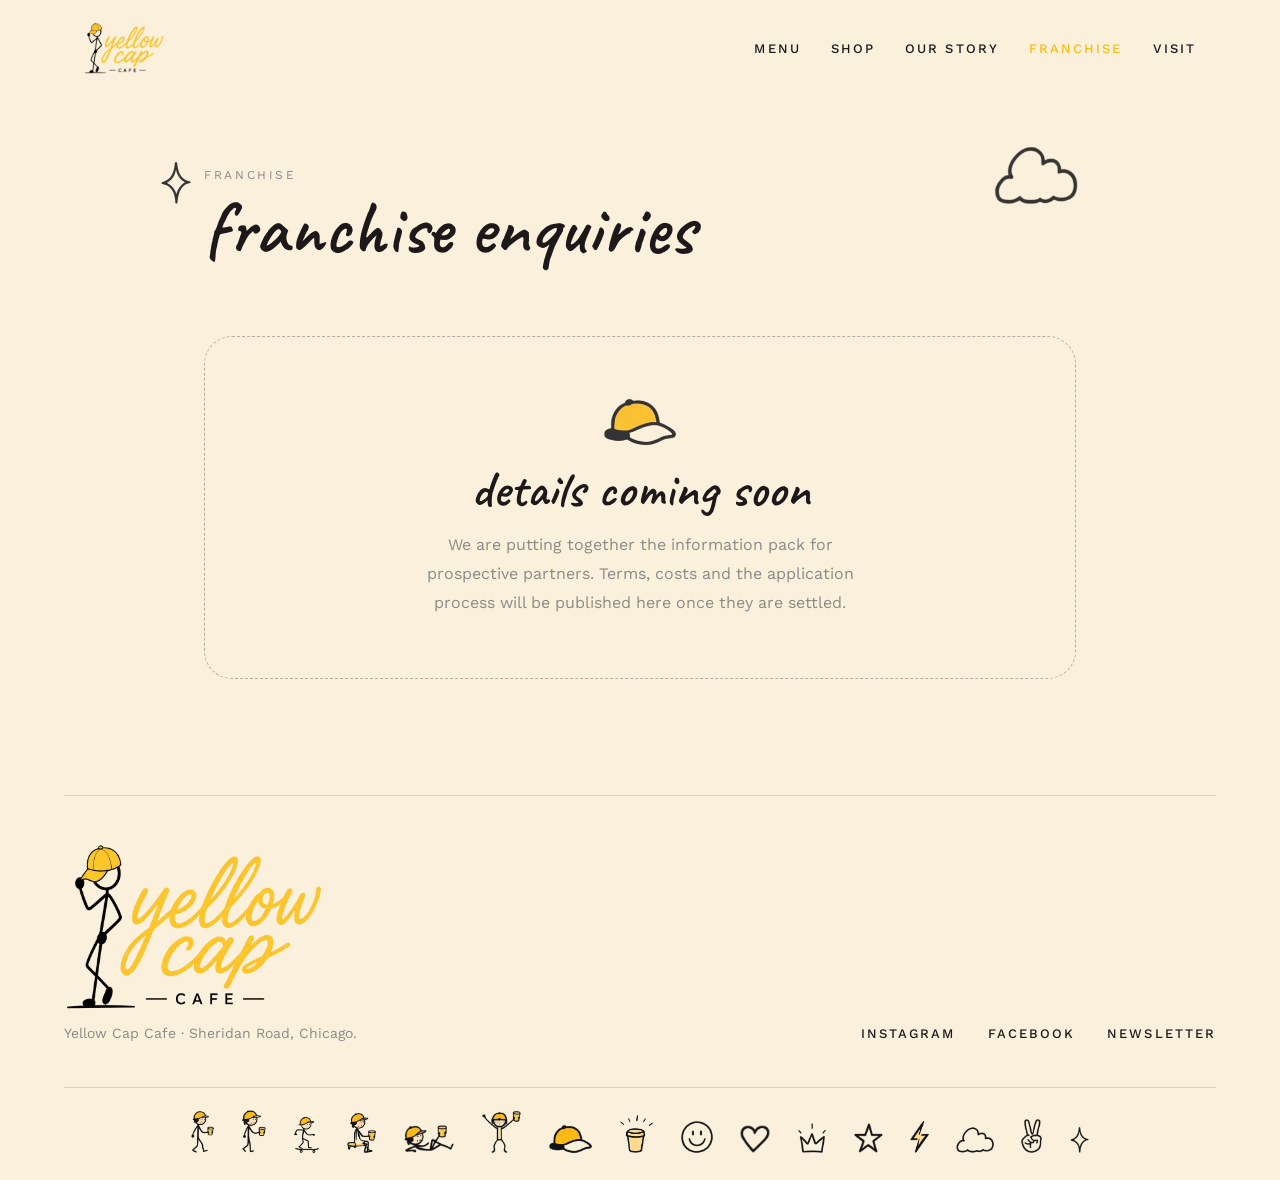
==== franchise.html @ 398a856e "Remove fabricated content sitewide; replace with coming-soon placeholders The site was built from a " ====
<!DOCTYPE html>
<html lang="en">
<head>
<meta charset="utf-8">
<meta name="viewport" content="width=device-width, initial-scale=1">
<title>Franchise — Yellow Cap Cafe</title>
<meta name="description" content="Franchise information for Yellow Cap Cafe is in preparation and will be published here.">
<link rel="icon" type="image/png" href="art/doodle-cap.png">
<link rel="preconnect" href="https://fonts.googleapis.com">
<link rel="preconnect" href="https://fonts.gstatic.com" crossorigin>
<link href="https://fonts.googleapis.com/css2?family=Caveat:wght@500;600;700&family=Work+Sans:wght@400;500;600&display=swap" rel="stylesheet">
<link rel="stylesheet" href="styles.css">
</head>
<body>

  <header class="site-header wrap">
    <a class="site-header__home" href="./"><img class="site-header__logo" src="art/logo.png" alt="Yellow Cap Cafe"></a>
    <nav class="caps-nav" aria-label="Main">
      <a href="menu.html">Menu</a>
      <a href="shop.html">Shop</a>
      <a href="our-story.html">Our Story</a>
      <a href="franchise.html" aria-current="page">Franchise</a>
      <a href="visit.html">Visit</a>
    </nav>
  </header>

  <main>
<section class="section wrap wrap--narrow" style="--pt:clamp(30px,6vw,72px); --pb:clamp(16px,3vw,30px)">
      <img class="abs-doodle" src="art/doodle-sparkle.png" alt="" style="left:clamp(4px,1.5vw,20px); top:clamp(28px,5vw,70px); width:34px">
      <img class="abs-doodle" src="art/doodle-cloud.png" alt="" style="right:clamp(16px,5vw,60px); top:clamp(20px,4vw,48px); width:88px">
      <p class="eyebrow eyebrow--8">Franchise</p>
      <h1 class="page-title">franchise enquiries</h1>
    </section>

    <section class="section wrap wrap--narrow" style="--pt:clamp(20px,4vw,40px); --pb:clamp(40px,6vw,76px)">
      <div class="soon">
        <img src="art/doodle-cap.png" alt="">
        <p class="soon__title">details coming soon</p>
        <p class="soon__text">We are putting together the information pack for prospective partners. Terms, costs and the application process will be published here once they are settled.</p>
      </div>
    </section>
  </main>

  <footer class="site-footer" style="--footer-pad:clamp(20px,4vw,40px)">
    <div class="site-footer__top site-footer__top--ruled site-footer__top--padded wrap">
      <div class="site-footer__brand">
        <img src="art/logo.png" alt="Yellow Cap Cafe">
        <p>Yellow Cap Cafe &middot; Sheridan Road, Chicago.</p>
      </div>
      <nav class="caps-nav" aria-label="Social">
        <a href="#">Instagram</a>
        <a href="#">Facebook</a>
        <a href="#">Newsletter</a>
      </nav>
    </div>
    <div class="doodle-row" aria-hidden="true">
      <img src="art/doodle-fig-standing.png" alt="" style="height:44px">
      <img src="art/doodle-fig-walking.png" alt="" style="height:44px">
      <img src="art/doodle-fig-skate.png" alt="" style="height:38px">
      <img src="art/doodle-fig-sitting.png" alt="" style="height:42px">
      <img src="art/doodle-fig-lounging.png" alt="" style="height:30px">
      <img src="art/doodle-fig-cheering.png" alt="" style="height:44px">
      <img src="art/doodle-cap.png" alt="" style="height:30px">
      <img src="art/doodle-cup.png" alt="" style="height:40px">
      <img src="art/doodle-smiley.png" alt="" style="height:34px">
      <img src="art/doodle-heart.png" alt="" style="height:30px">
      <img src="art/doodle-crown.png" alt="" style="height:32px">
      <img src="art/doodle-star.png" alt="" style="height:32px">
      <img src="art/doodle-bolt.png" alt="" style="height:34px">
      <img src="art/doodle-cloud.png" alt="" style="height:28px">
      <img src="art/doodle-peace.png" alt="" style="height:36px">
      <img src="art/doodle-sparkle.png" alt="" style="height:28px">
    </div>
  </footer>
</body>
</html>
---- styles.css ----
:root {
  --cream: #FAF0DC;
  --ink: #1D191A;
  --yellow: #F7BD11;
  --grey: #8A8A85;
  --rule: rgba(29, 25, 26, 0.14);
  --gutter: clamp(20px, 5vw, 72px);
  --scatter-opacity: 0.85;
  --hand: 'Caveat', cursive;
}

* { box-sizing: border-box; }

html, body { margin: 0; padding: 0; background: var(--cream); }

body {
  color: var(--ink);
  font-family: 'Work Sans', Helvetica, sans-serif;
  overflow-x: hidden;
}

a { color: var(--ink); text-decoration: none; }
a:hover { color: var(--yellow); }

img { height: auto; }

.wrap { max-width: 1240px; margin: 0 auto; }
.wrap--narrow { max-width: 1000px; }

.eyebrow {
  margin: 0 0 6px;
  font-size: 12px;
  letter-spacing: 0.22em;
  text-transform: uppercase;
  color: var(--grey);
}

.script-title {
  margin: 0;
  font-family: var(--hand);
  font-weight: 600;
  font-size: clamp(40px, 6vw, 64px);
  line-height: 1;
  color: var(--ink);
}

.doodle { opacity: var(--scatter-opacity); }

.caps-nav {
  display: flex;
  font-size: 13px;
  letter-spacing: 0.16em;
  text-transform: uppercase;
  font-weight: 500;
}

/* Header */
.site-header {
  display: flex;
  align-items: center;
  justify-content: space-between;
  gap: 24px;
  padding: 22px var(--gutter);
}
.site-header__logo { height: 52px; width: auto; display: block; }
.site-header .caps-nav { align-items: center; gap: clamp(14px, 2.4vw, 30px); }

/* Hero */
.hero {
  position: relative;
  padding: clamp(28px, 6vw, 70px) var(--gutter) clamp(40px, 7vw, 90px);
}
.hero__scatter { position: absolute; inset: 0; pointer-events: none; }
.hero__scatter img { position: absolute; }
.hero__inner {
  position: relative;
  display: flex;
  flex-direction: column;
  align-items: center;
  text-align: center;
  gap: 26px;
}
.hero__logo { width: min(620px, 88%); }
.hero__tagline {
  margin: 0;
  font-family: var(--hand);
  font-size: clamp(32px, 5vw, 54px);
  line-height: 1.1;
}
.hero__blurb { margin: 0; max-width: 430px; font-size: 16px; line-height: 1.8; color: var(--grey); }

.btn {
  display: inline-block;
  background: var(--yellow);
  color: var(--ink);
  font-size: 15px;
  font-weight: 600;
  letter-spacing: 0.04em;
  padding: 17px 38px;
  border-radius: 999px;
}
.btn:hover { background: var(--ink); color: var(--yellow); }

/* Story */
.story {
  position: relative;
  padding: clamp(30px, 6vw, 70px) var(--gutter);
  display: flex;
  align-items: center;
  gap: clamp(24px, 5vw, 60px);
  flex-wrap: wrap;
}
.story__figure { width: clamp(110px, 16vw, 168px); flex: 0 0 auto; }
.story__body { flex: 1 1 320px; min-width: 260px; }
.story__body .eyebrow { margin-bottom: 14px; }
.story__text { margin: 0; font-size: clamp(17px, 2vw, 20px); line-height: 1.95; text-wrap: pretty; }
.story__sign { margin: 22px 0 0; font-family: var(--hand); font-size: 30px; color: var(--yellow); }

/* Section heads */
.section-head {
  display: flex;
  align-items: flex-end;
  justify-content: space-between;
  gap: 20px;
  flex-wrap: wrap;
}

/* Menu */
.menu { position: relative; padding: clamp(30px, 6vw, 70px) var(--gutter); }
.menu .section-head { margin-bottom: 38px; }
.menu__list { list-style: none; margin: 0; padding: 0; display: flex; flex-direction: column; gap: 2px; }
.menu__row {
  display: flex;
  align-items: baseline;
  gap: 16px;
  padding: 20px 4px;
  border-top: 1.5px solid var(--rule);
}
.menu__row:last-child { border-bottom: 1.5px solid var(--rule); }
.menu__name, .menu__price { font-size: clamp(19px, 2.2vw, 23px); font-weight: 500; }
.menu__note { flex: 1 1 auto; font-size: 14px; color: var(--grey); white-space: nowrap; overflow: hidden; }
.menu__doodles { display: flex; align-items: center; gap: 18px; margin-top: 30px; }

/* Opening gift */
.gift {
  background: var(--yellow);
  border-radius: 36px;
  margin: clamp(20px, 4vw, 40px) clamp(16px, 4vw, 52px);
  padding: clamp(34px, 5vw, 64px) clamp(24px, 5vw, 64px);
}
.gift__inner { display: flex; align-items: center; gap: clamp(26px, 5vw, 64px); flex-wrap: wrap; }
.gift__badge { width: clamp(160px, 24vw, 260px); }
.gift__body { flex: 1 1 320px; min-width: 260px; }
.gift__body .eyebrow { margin-bottom: 10px; color: var(--ink); }
.gift__title {
  margin: 0 0 16px;
  font-family: var(--hand);
  font-weight: 600;
  font-size: clamp(38px, 5.4vw, 58px);
  line-height: 1.05;
}
.gift__text { margin: 0 0 22px; font-size: 17px; line-height: 1.85; max-width: 460px; }
.pills { list-style: none; margin: 0; padding: 0; display: flex; flex-wrap: wrap; gap: 10px; }
.pills li {
  border: 1.5px solid var(--ink);
  border-radius: 999px;
  padding: 9px 18px;
  font-size: 13px;
  letter-spacing: 0.08em;
  text-transform: uppercase;
}

/* Shop */
.shop { padding: clamp(40px, 7vw, 86px) var(--gutter); }
.shop .section-head { margin-bottom: 34px; }
.shop__grid {
  display: grid;
  grid-template-columns: repeat(auto-fit, minmax(min(100%, 210px), 1fr));
  gap: clamp(14px, 2vw, 24px);
}
.product {
  border: 1.5px solid rgba(29, 25, 26, 0.16);
  border-radius: 28px;
  padding: 26px 24px 22px;
  display: flex;
  flex-direction: column;
  gap: 18px;
}
.product:hover { border-color: var(--ink); }
.product__art { height: 150px; display: flex; align-items: center; justify-content: center; }
.product__art img { max-height: 140px; width: auto; }
.product__art img.product__img--cap { max-height: 130px; }
.product__name { margin: 0 0 4px; font-size: 17px; font-weight: 500; }
.product__meta { margin: 0; font-size: 14px; color: var(--grey); }

/* Visit */
.visit { padding: clamp(20px, 4vw, 50px) var(--gutter) clamp(40px, 7vw, 80px); }
.visit__grid {
  display: grid;
  grid-template-columns: repeat(auto-fit, minmax(min(100%, 300px), 1fr));
  gap: clamp(26px, 4vw, 56px);
  align-items: center;
}
.visit .script-title { margin-bottom: 28px; }
.visit__details { display: flex; flex-direction: column; gap: 22px; font-size: 16px; line-height: 1.7; }
.visit__details p { margin: 0; }
.visit__details .label {
  margin: 0 0 4px;
  font-size: 12px;
  letter-spacing: 0.18em;
  text-transform: uppercase;
  color: var(--grey);
}
.map {
  position: relative;
  border: 1.5px solid rgba(29, 25, 26, 0.18);
  border-radius: 28px;
  height: clamp(260px, 32vw, 360px);
  overflow: hidden;
  background: var(--cream);
}
.map__grid {
  position: absolute;
  inset: 0;
  background:
    repeating-linear-gradient(0deg, rgba(29, 25, 26, 0.09) 0 1.5px, transparent 1.5px 46px),
    repeating-linear-gradient(90deg, rgba(29, 25, 26, 0.09) 0 1.5px, transparent 1.5px 46px);
}
.map__road-h { position: absolute; left: 0; right: 0; top: 52%; height: 16px; background: rgba(29, 25, 26, 0.09); }
.map__road-v { position: absolute; top: 0; bottom: 0; left: 38%; width: 14px; background: rgba(29, 25, 26, 0.09); }
.map__pin {
  position: absolute;
  left: 38%;
  top: 52%;
  transform: translate(-50%, -50%);
  display: flex;
  flex-direction: column;
  align-items: center;
  gap: 6px;
}
.map__dot {
  display: block;
  width: 20px;
  height: 20px;
  border-radius: 999px;
  background: var(--yellow);
  border: 2px solid var(--ink);
}
.map__label { font-family: var(--hand); font-size: 26px; white-space: nowrap; }
.map__fig { position: absolute; right: 22px; bottom: 18px; width: 74px; }

/* Friend strip */
.friend { padding: 0 var(--gutter) clamp(30px, 5vw, 60px); }
.friend__inner {
  display: flex;
  align-items: center;
  justify-content: center;
  gap: clamp(18px, 3vw, 40px);
  flex-wrap: wrap;
  padding: clamp(24px, 4vw, 44px) 0;
  border-top: 1.5px solid var(--rule);
}
.friend__art { width: min(420px, 88%); }
.friend__text {
  margin: 0;
  font-family: var(--hand);
  font-size: clamp(30px, 4vw, 44px);
  line-height: 1.2;
  max-width: 320px;
  text-align: center;
}

/* Footer */
.site-footer { background: var(--cream); padding: clamp(30px, 5vw, 60px) var(--gutter) 0; }
.site-footer__top {
  display: flex;
  align-items: flex-end;
  justify-content: space-between;
  gap: 36px;
  flex-wrap: wrap;
  padding-bottom: clamp(28px, 4vw, 46px);
}
.site-footer__brand { display: flex; flex-direction: column; gap: 14px; }
.site-footer__brand img { width: min(260px, 70vw); display: block; }
.site-footer__brand p { margin: 0; font-size: 14px; color: var(--grey); }
.site-footer .caps-nav { gap: clamp(16px, 3vw, 32px); }
.doodle-row {
  display: flex;
  align-items: flex-end;
  justify-content: center;
  gap: clamp(10px, 2vw, 26px);
  flex-wrap: wrap;
  border-top: 1.5px solid var(--rule);
  padding: 22px 0 26px;
}
.doodle-row img { width: auto; }

/* ---------- Sub-pages ---------- */

.site-header { flex-wrap: wrap; }
.site-header__home { display: block; }
.caps-nav a[aria-current="page"] { color: var(--yellow); }

.wrap--1080 { max-width: 1080px; }
.wrap--900 { max-width: 900px; }

/* Generic section: vertical padding set per-section via --pt / --pb */
.section { position: relative; padding: var(--pt, 0) var(--gutter) var(--pb, 0); }

.abs-doodle { position: absolute; opacity: var(--scatter-opacity); }

.page-title {
  margin: 0;
  font-family: var(--hand);
  font-weight: 600;
  font-size: clamp(44px, 7vw, 76px);
  line-height: 1;
}
.eyebrow--8 { margin-bottom: 8px; }
.page-lede { margin: 18px 0 0; max-width: 440px; font-size: 16px; line-height: 1.8; color: var(--grey); }

.h2-script {
  margin: 0;
  font-family: var(--hand);
  font-weight: 600;
  font-size: clamp(38px, 5.4vw, 60px);
  line-height: 1;
}
.h2-script--sm { font-size: clamp(34px, 4.8vw, 52px); }

.card {
  border: 1.5px solid rgba(29, 25, 26, 0.16);
  border-radius: 28px;
  padding: clamp(24px, 3vw, 32px);
}
.card--stack { display: flex; flex-direction: column; gap: 16px; }
.card--stack img { width: auto; align-self: flex-start; opacity: var(--scatter-opacity); }
.card__title { margin: 0; font-family: var(--hand); font-weight: 600; font-size: 34px; line-height: 1; }
.card__text { margin: 0; font-size: 15px; line-height: 1.8; color: var(--grey); }
.card__label { margin: 0 0 10px; font-size: 12px; font-weight: 400; letter-spacing: 0.2em; text-transform: uppercase; color: var(--grey); }
.card__body { margin: 0; font-size: 16px; line-height: 1.85; }

.card-grid {
  display: grid;
  gap: clamp(16px, 2.4vw, 28px);
  grid-template-columns: repeat(auto-fit, minmax(min(100%, var(--min, 240px)), 1fr));
}

.band {
  background: var(--yellow);
  border-radius: 36px;
  margin: var(--mv, clamp(20px, 4vw, 44px)) clamp(16px, 4vw, 52px);
  padding: clamp(34px, 5vw, 60px) clamp(24px, 5vw, 64px);
}
.band .eyebrow { color: var(--ink); }

.prose { margin: 0; font-size: clamp(17px, 2vw, 20px); line-height: 1.95; text-wrap: pretty; }

.doodle-note { display: flex; align-items: center; gap: clamp(18px, 3vw, 36px); flex-wrap: wrap; }
.doodle-note img { opacity: var(--scatter-opacity); }
.doodle-note p { margin: 0; flex: 1 1 300px; font-size: 16px; line-height: 1.9; text-wrap: pretty; }

/* Footer variants */
.site-footer { padding-top: var(--footer-pad, clamp(30px, 5vw, 60px)); }
.site-footer__top--ruled { border-top: 1.5px solid var(--rule); }
.site-footer__top--padded { padding-top: clamp(28px, 4vw, 46px); }

/* Menu page */
.menu-group__head { display: flex; align-items: center; justify-content: space-between; gap: 20px; margin-bottom: 18px; }
.menu-group__head h2 { margin: 0; font-family: var(--hand); font-weight: 600; font-size: clamp(34px, 4.6vw, 48px); line-height: 1; }
.menu-group__head span { font-size: 12px; letter-spacing: 0.22em; text-transform: uppercase; color: var(--grey); }
.menu__list--full .menu__row { padding: 18px 4px; }
.menu__list--full .menu__name,
.menu__list--full .menu__price { font-size: clamp(18px, 2.1vw, 22px); }
.menu__list--full .menu__note { white-space: normal; overflow: visible; }

/* Shop page */
.filters {
  display: flex;
  gap: clamp(14px, 2.5vw, 30px);
  flex-wrap: wrap;
  border-top: 1.5px solid var(--rule);
  border-bottom: 1.5px solid var(--rule);
  padding: 18px 2px;
}
.filters button {
  background: none;
  border: none;
  padding: 0;
  cursor: pointer;
  font-family: inherit;
  font-size: 12px;
  letter-spacing: 0.22em;
  text-transform: uppercase;
  font-weight: 500;
  color: var(--grey);
}
.filters button[aria-pressed="true"] { color: var(--ink); }
.shop__grid--full { grid-template-columns: repeat(auto-fit, minmax(min(100%, 230px), 1fr)); }
.shop__grid--full .product__art img { max-height: 130px; max-width: 100%; }
.product[hidden] { display: none; }
.product__info { display: flex; flex-direction: column; gap: 4px; flex: 1 1 auto; }
.product__info p { margin: 0; }
.product__info .product__meta { line-height: 1.6; }
.product__buy { display: flex; align-items: center; justify-content: space-between; gap: 12px; }
.product__price { font-size: 17px; font-weight: 500; }
.btn--sm { border: none; padding: 10px 22px; font-family: inherit; font-size: 13px; letter-spacing: 0.06em; cursor: pointer; }

/* Our Story page */
.story-long { display: flex; align-items: flex-start; gap: clamp(28px, 5vw, 64px); flex-wrap: wrap; }
.story-long__figure { width: clamp(140px, 20vw, 220px); flex: 0 0 auto; }
.story-long__body { flex: 1 1 340px; min-width: 280px; display: flex; flex-direction: column; gap: 22px; }
.story-long__sign { margin: 0; font-family: var(--hand); font-size: 32px; color: var(--yellow); }
.band--quote { text-align: center; padding: clamp(44px, 6vw, 80px) clamp(24px, 5vw, 64px); }
.band--quote .eyebrow { margin-bottom: 10px; }
.band__quote { margin: 0; font-family: var(--hand); font-size: clamp(42px, 7vw, 76px); line-height: 1.05; }

/* Franchise page */
.fr-hero { display: flex; align-items: center; gap: clamp(26px, 5vw, 60px); flex-wrap: wrap; }
.fr-hero__body { flex: 1 1 380px; min-width: 280px; }
.fr-hero .page-title { font-size: clamp(44px, 7.4vw, 82px); }
.fr-hero__lede { margin: 20px 0 0; max-width: 420px; font-size: clamp(17px, 2vw, 20px); line-height: 1.8; }
.fr-hero .btn { margin-top: 30px; }
.fr-hero__badge { width: clamp(150px, 22vw, 250px); }
.card--why .card__title { font-size: 32px; line-height: 1.05; }
.card--why .card__text { line-height: 1.85; color: var(--ink); }
.kit { display: grid; grid-template-columns: repeat(auto-fit, minmax(min(100%, 300px), 1fr)); gap: 0 clamp(28px, 5vw, 60px); }
.kit__item { padding: 20px 2px; border-top: 1.5px solid var(--rule); }
.kit__item--last { border-bottom: 1.5px solid var(--rule); }
.kit__item h3 { margin: 0 0 6px; font-size: 18px; font-weight: 500; }
.kit__item p { margin: 0; font-size: 15px; line-height: 1.8; color: var(--grey); }
.band--numbers { padding: clamp(34px, 5vw, 60px) clamp(24px, 5vw, 60px); }
.band--numbers .eyebrow { margin-bottom: 26px; }
.numbers { display: grid; grid-template-columns: repeat(auto-fit, minmax(min(100%, 190px), 1fr)); gap: clamp(24px, 3vw, 36px); margin: 0; }
.numbers div { display: flex; flex-direction: column-reverse; justify-content: flex-end; }
.numbers dd { margin: 0 0 8px; font-family: var(--hand); font-size: clamp(34px, 4.4vw, 50px); line-height: 1; }
.numbers dt { font-size: 13px; letter-spacing: 0.14em; text-transform: uppercase; }
.steps { list-style: none; margin: 0; padding: 0; display: grid; grid-template-columns: repeat(auto-fit, minmax(min(100%, 180px), 1fr)); gap: clamp(20px, 3vw, 32px); }
.step { display: flex; flex-direction: column; gap: 14px; }
.step img { height: 44px; width: auto; align-self: flex-start; opacity: var(--scatter-opacity); }
.step__body { border-top: 1.5px solid rgba(29, 25, 26, 0.2); padding-top: 16px; }
.step__body p { margin: 0; font-size: 14px; line-height: 1.8; color: var(--grey); }
.step__body .step__num { margin-bottom: 6px; font-size: 12px; line-height: normal; letter-spacing: 0.2em; text-transform: uppercase; }
.step__body h3 { margin: 0 0 6px; font-size: 18px; font-weight: 500; }
.looking { display: flex; align-items: flex-start; gap: clamp(22px, 4vw, 44px); flex-wrap: wrap; }
.looking__fig { width: 76px; opacity: var(--scatter-opacity); }
.looking__body { flex: 1 1 320px; min-width: 280px; }
.looking__body .h2-script { margin-bottom: 18px; line-height: 1.05; }
.looking__body .prose { font-size: clamp(16px, 1.9vw, 19px); }

.form { display: grid; grid-template-columns: repeat(auto-fit, minmax(min(100%, 240px), 1fr)); gap: clamp(16px, 2.4vw, 24px); }
.field { display: flex; flex-direction: column; gap: 8px; }
.field--full, .form__actions { grid-column: 1 / -1; }
.field span { font-size: 12px; letter-spacing: 0.2em; text-transform: uppercase; color: var(--grey); }
.field input, .field textarea {
  font-family: inherit;
  font-size: 16px;
  color: var(--ink);
  background: var(--cream);
  border: 1.5px solid rgba(29, 25, 26, 0.24);
  border-radius: 999px;
  padding: 15px 20px;
  outline: none;
}
.field textarea { line-height: 1.7; border-radius: 24px; padding: 16px 20px; resize: vertical; }
.field input:focus, .field textarea:focus { border-color: var(--ink); }
.form__actions { display: flex; align-items: center; gap: 20px; flex-wrap: wrap; }
.form__actions .btn { border: none; font-family: inherit; cursor: pointer; }
.form__note { font-family: var(--hand); font-size: 26px; color: var(--grey); }

.faq { border-bottom: 1.5px solid var(--rule); }
.faq__item { border-top: 1.5px solid var(--rule); }
.faq__item h3 { margin: 0; }
.faq__q {
  width: 100%;
  display: flex;
  align-items: center;
  justify-content: space-between;
  gap: 20px;
  background: none;
  border: none;
  padding: 20px 2px;
  cursor: pointer;
  font-family: inherit;
  font-size: clamp(17px, 2vw, 20px);
  font-weight: 500;
  color: var(--ink);
  text-align: left;
}
.faq__mark { font-size: 24px; color: var(--yellow); line-height: 1; }
.faq__a { margin: 0; padding: 0 2px 24px; max-width: 620px; font-size: 16px; line-height: 1.85; color: var(--grey); }

/* Visit page */
.visit__grid--page { grid-template-columns: repeat(auto-fit, minmax(min(100%, 320px), 1fr)); align-items: start; }
.visit__details--page { gap: 26px; line-height: 1.75; }
.visit__details--page .label { margin-bottom: 6px; }
.map--lg { height: clamp(320px, 42vw, 470px); }
.map--lg .map__grid {
  background:
    repeating-linear-gradient(0deg, rgba(29, 25, 26, 0.09) 0 1.5px, transparent 1.5px 52px),
    repeating-linear-gradient(90deg, rgba(29, 25, 26, 0.09) 0 1.5px, transparent 1.5px 52px);
}
.map--lg .map__road-h { top: 54%; height: 18px; }
.map--lg .map__road-v { left: 36%; width: 16px; }
.map--lg .map__pin { left: 36%; top: 54%; }
.map--lg .map__dot { width: 22px; height: 22px; }
.map--lg .map__label { font-size: 28px; }
.map__block { position: absolute; border: 1.5px solid var(--rule); border-radius: 12px; }
.map__street { position: absolute; font-size: 11px; letter-spacing: 0.18em; text-transform: uppercase; color: var(--grey); }
.map__fig--top { right: 20px; top: 18px; bottom: auto; width: 86px; }
.band__invite { max-width: 900px; margin: 0 auto; display: flex; align-items: center; justify-content: center; gap: clamp(20px, 4vw, 44px); flex-wrap: wrap; text-align: center; }
.band__invite img { width: 74px; }
.band__invite p { margin: 0; font-family: var(--hand); font-size: clamp(34px, 5vw, 56px); line-height: 1.1; }

/* Coming soon — placeholder for content that is not confirmed yet */
.soon {
  border: 1.5px dashed rgba(29, 25, 26, 0.3);
  border-radius: 28px;
  padding: clamp(34px, 5vw, 60px) clamp(24px, 4vw, 44px);
  display: flex;
  flex-direction: column;
  align-items: center;
  text-align: center;
  gap: 16px;
}
.soon img { width: clamp(54px, 8vw, 76px); opacity: var(--scatter-opacity); }
.soon__title {
  margin: 0;
  font-family: var(--hand);
  font-weight: 600;
  font-size: clamp(34px, 5vw, 52px);
  line-height: 1;
}
.soon__text { margin: 0; max-width: 460px; font-size: 16px; line-height: 1.8; color: var(--grey); }
.soon--inline { margin-top: 8px; }
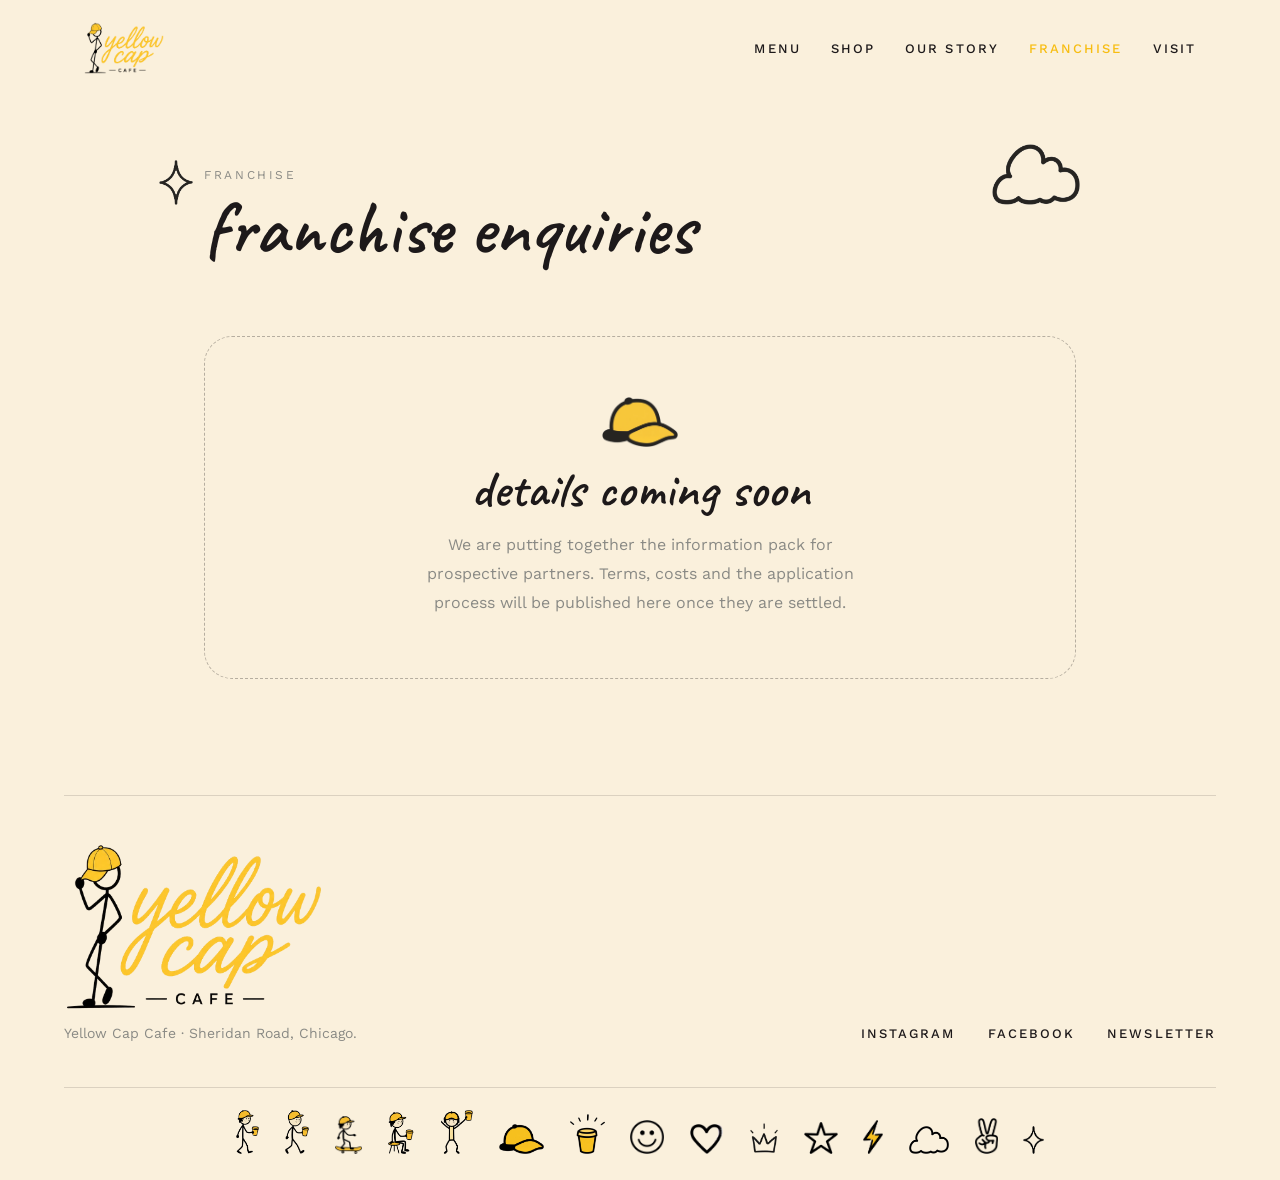
==== commit 21a24533: "Replace doodle artwork with high-resolution set; remove lounging figure Re-cut 14 doodles from the c" ====
--- a/franchise.html
+++ b/franchise.html
@@ -58,7 +58,6 @@
       <img src="art/doodle-fig-walking.png" alt="" style="height:44px">
       <img src="art/doodle-fig-skate.png" alt="" style="height:38px">
       <img src="art/doodle-fig-sitting.png" alt="" style="height:42px">
-      <img src="art/doodle-fig-lounging.png" alt="" style="height:30px">
       <img src="art/doodle-fig-cheering.png" alt="" style="height:44px">
       <img src="art/doodle-cap.png" alt="" style="height:30px">
       <img src="art/doodle-cup.png" alt="" style="height:40px">
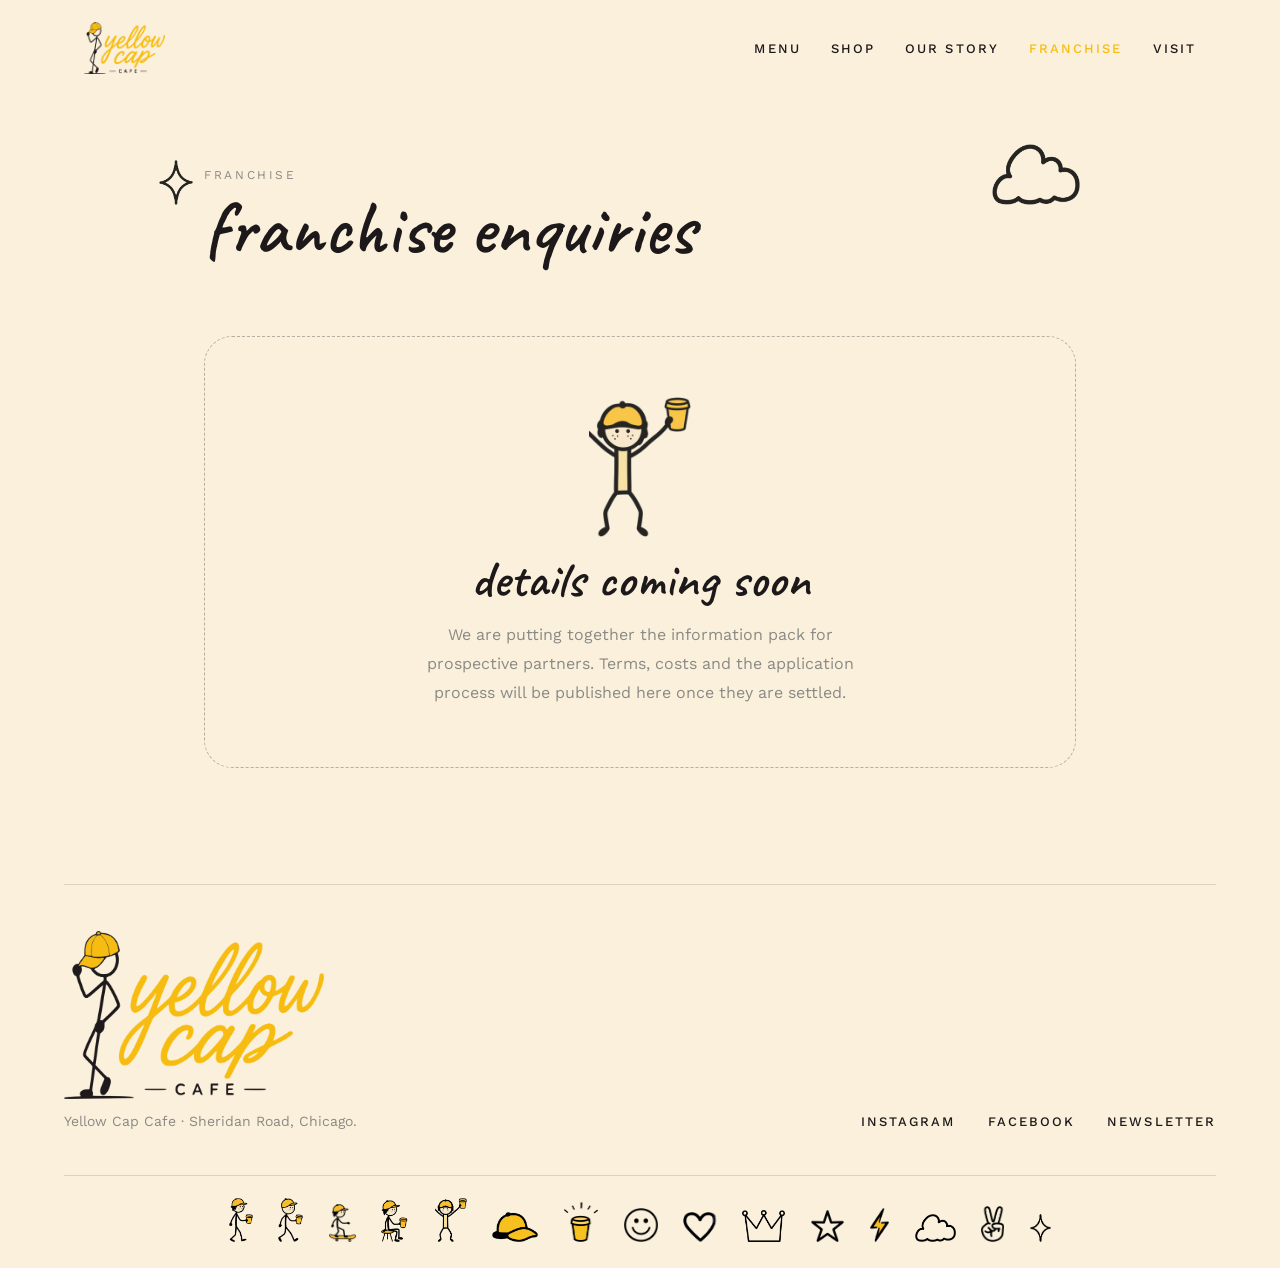
==== commit 7ee32ab4: "Add sharp logo, figures and crown; use stick figures; fix mobile layout Re-cut logo.png, figure.png " ====
--- a/franchise.html
+++ b/franchise.html
@@ -34,7 +34,7 @@
 
     <section class="section wrap wrap--narrow" style="--pt:clamp(20px,4vw,40px); --pb:clamp(40px,6vw,76px)">
       <div class="soon">
-        <img src="art/doodle-cap.png" alt="">
+        <img class="soon__fig" src="art/doodle-fig-cheering.png" alt="">
         <p class="soon__title">details coming soon</p>
         <p class="soon__text">We are putting together the information pack for prospective partners. Terms, costs and the application process will be published here once they are settled.</p>
       </div>
--- a/styles.css
+++ b/styles.css
@@ -53,6 +53,8 @@
   text-transform: uppercase;
   font-weight: 500;
 }
+/* Wrap between links, never inside one ("OUR STORY" split over two lines). */
+.caps-nav a { white-space: nowrap; }
 
 /* Header */
 .site-header {
@@ -533,3 +535,36 @@
 }
 .soon__text { margin: 0; max-width: 460px; font-size: 16px; line-height: 1.8; color: var(--grey); }
 .soon--inline { margin-top: 8px; }
+/* Stick figures are tall and narrow, so size them by height instead of width. */
+.soon img.soon__fig { width: auto; height: clamp(96px, 15vw, 140px); }
+
+/* ---------- Mobile ---------- */
+@media (max-width: 700px) {
+  .site-header { padding-top: 16px; padding-bottom: 16px; gap: 14px; }
+  .site-header__logo { height: 42px; }
+  .site-header .caps-nav { font-size: 12px; letter-spacing: 0.1em; gap: 10px 14px; flex-wrap: wrap; }
+
+  /* The scattered doodles are placed against desktop whitespace. On a narrow
+     screen the heading fills the column and they land on the text, so let them
+     leave their absolute positions and flow as a small row above the title. */
+  .abs-doodle {
+    position: static;
+    display: inline-block;
+    vertical-align: bottom;
+    margin: 0 12px 12px 0;
+  }
+
+  /* Same problem in the hero: keep the doodles sitting near the edges and drop
+     the three that fall inside the centred text column. */
+  .hero__scatter img:nth-child(3),
+  .hero__scatter img:nth-child(5),
+  .hero__scatter img:nth-child(6) { display: none; }
+
+  /* Heights are set inline per doodle; max-height caps them without !important. */
+  .doodle-row { gap: 10px 14px; padding: 18px 0 22px; }
+  .doodle-row img { max-height: 28px; width: auto; }
+
+  .story { gap: 20px; }
+  .story__figure { width: clamp(96px, 26vw, 130px); }
+  .friend__inner { gap: 18px; }
+}
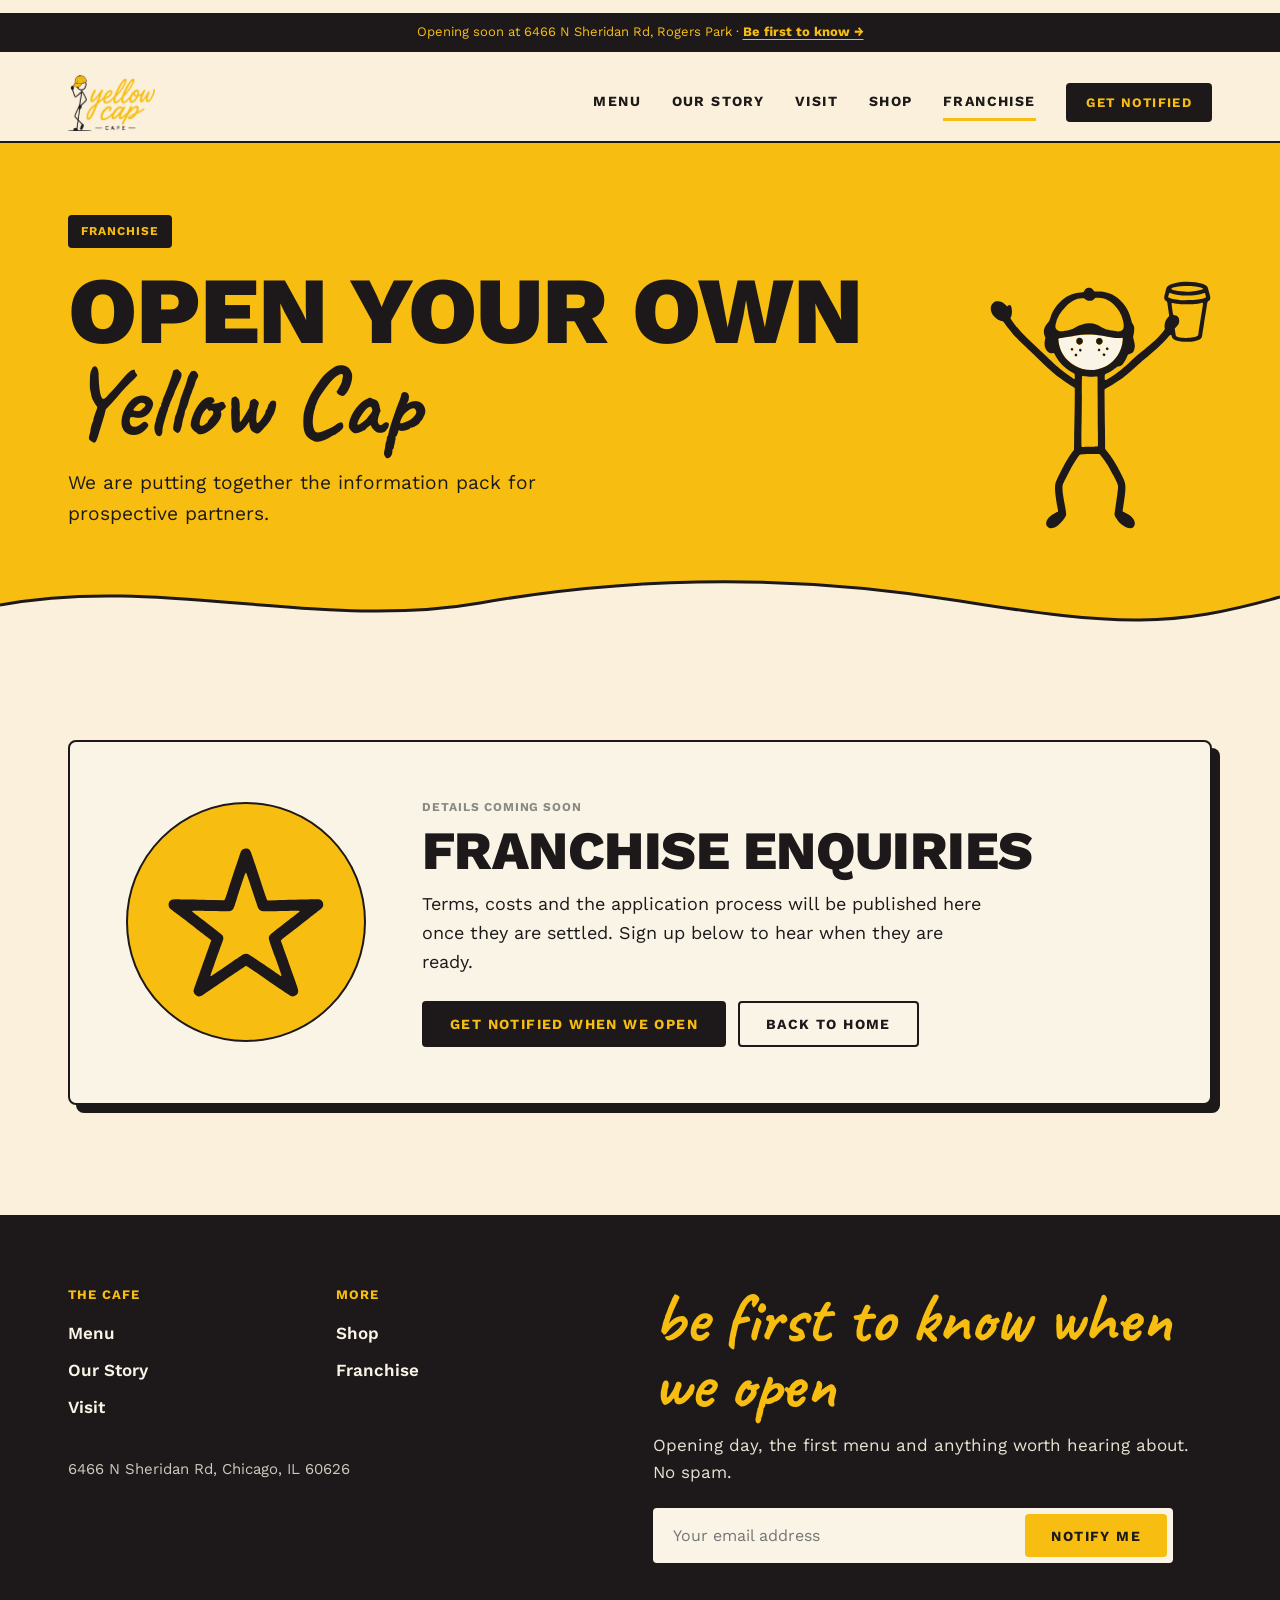
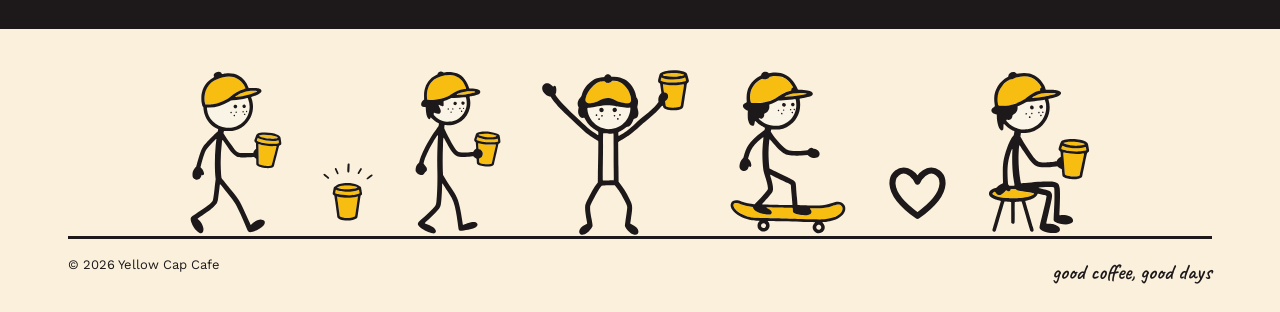
==== commit e6e9ae6a: "Restyle Menu, Shop, Our Story, Franchise and Visit to match the new homepage All six pages now share" ====
--- a/franchise.html
+++ b/franchise.html
@@ -5,71 +5,149 @@
 <meta name="viewport" content="width=device-width, initial-scale=1">
 <title>Franchise — Yellow Cap Cafe</title>
 <meta name="description" content="Franchise information for Yellow Cap Cafe is in preparation and will be published here.">
-<link rel="icon" type="image/png" href="art/doodle-cap.png">
+<link rel="icon" type="image/svg+xml" href="art/svg/icon-cap.svg">
 <link rel="preconnect" href="https://fonts.googleapis.com">
 <link rel="preconnect" href="https://fonts.gstatic.com" crossorigin>
-<link href="https://fonts.googleapis.com/css2?family=Caveat:wght@500;600;700&family=Work+Sans:wght@400;500;600&display=swap" rel="stylesheet">
-<link rel="stylesheet" href="styles.css">
+<link href="https://fonts.googleapis.com/css2?family=Caveat:wght@600;700&family=Work+Sans:wght@400;500;600;700;800&display=swap" rel="stylesheet">
+<link rel="stylesheet" href="site.css?v=2">
 </head>
 <body>
 
-  <header class="site-header wrap">
-    <a class="site-header__home" href="./"><img class="site-header__logo" src="art/logo.png" alt="Yellow Cap Cafe"></a>
-    <nav class="caps-nav" aria-label="Main">
-      <a href="menu.html">Menu</a>
-      <a href="shop.html">Shop</a>
-      <a href="our-story.html">Our Story</a>
-      <a href="franchise.html" aria-current="page">Franchise</a>
-      <a href="visit.html">Visit</a>
-    </nav>
+  <p class="strip">Opening soon at 6466 N Sheridan Rd, Rogers Park · <a href="#notify">Be first to know →</a></p>
+
+  <header class="header">
+    <div class="wrap header__inner">
+      <a class="header__logo" href="./"><img src="art/logo.png" alt="Yellow Cap Cafe" width="1400" height="902"></a>
+      <button class="menu-toggle" type="button" aria-expanded="false" aria-controls="site-nav">Menu</button>
+      <nav class="nav" id="site-nav" aria-label="Main">
+        <a href="menu.html">Menu</a>
+        <a href="our-story.html">Our Story</a>
+        <a href="visit.html">Visit</a>
+        <a href="shop.html">Shop</a>
+        <a href="franchise.html" aria-current="page">Franchise</a>
+        <a class="btn btn--ink" href="#notify">Get notified</a>
+      </nav>
+    </div>
   </header>
 
   <main>
-<section class="section wrap wrap--narrow" style="--pt:clamp(30px,6vw,72px); --pb:clamp(16px,3vw,30px)">
-      <img class="abs-doodle" src="art/doodle-sparkle.png" alt="" style="left:clamp(4px,1.5vw,20px); top:clamp(28px,5vw,70px); width:34px">
-      <img class="abs-doodle" src="art/doodle-cloud.png" alt="" style="right:clamp(16px,5vw,60px); top:clamp(20px,4vw,48px); width:88px">
-      <p class="eyebrow eyebrow--8">Franchise</p>
-      <h1 class="page-title">franchise enquiries</h1>
+    <section class="page-hero">
+      <div class="wrap page-hero__inner">
+        <div>
+          <span class="page-hero__eyebrow caps">Franchise</span>
+          <h1 class="page-hero__title display">Open your own<span class="script">Yellow Cap</span></h1>
+          <p class="page-hero__lede">We are putting together the information pack for prospective partners.</p>
+        </div>
+        <img class="page-hero__figure" src="art/svg/character-cheering-with-cup.svg" alt="">
+      </div>
+      <svg class="wave wave--hero" viewBox="0 0 1440 56" preserveAspectRatio="none" aria-hidden="true"><path d="M0 30 C 180 0 360 56 540 28 S 900 0 1080 26 S 1320 52 1440 22 V56 H0Z" fill="#FAF0DC"/><path d="M0 30 C 180 0 360 56 540 28 S 900 0 1080 26 S 1320 52 1440 22" fill="none" stroke="#1D191A" stroke-width="3"/></svg>
     </section>
-
-    <section class="section wrap wrap--narrow" style="--pt:clamp(20px,4vw,40px); --pb:clamp(40px,6vw,76px)">
-      <div class="soon">
-        <img class="soon__fig" src="art/doodle-fig-cheering.png" alt="">
-        <p class="soon__title">details coming soon</p>
-        <p class="soon__text">We are putting together the information pack for prospective partners. Terms, costs and the application process will be published here once they are settled.</p>
+    <section class="section">
+      <div class="wrap">
+        <div class="panel">
+          <div class="panel__plate"><img src="art/svg/icon-star.svg" alt=""></div>
+          <div>
+            <p class="panel__tag caps">Details coming soon</p>
+            <h2 class="panel__title display">Franchise enquiries</h2>
+            <p class="panel__text">Terms, costs and the application process will be published here once they are settled. Sign up below to hear when they are ready.</p>
+            <div class="panel__ctas"><a class="btn btn--ink" href="#notify">Get notified when we open</a><a class="btn btn--ghost" href="./">Back to home</a></div>
+          </div>
+        </div>
       </div>
     </section>
   </main>
 
-  <footer class="site-footer" style="--footer-pad:clamp(20px,4vw,40px)">
-    <div class="site-footer__top site-footer__top--ruled site-footer__top--padded wrap">
-      <div class="site-footer__brand">
-        <img src="art/logo.png" alt="Yellow Cap Cafe">
-        <p>Yellow Cap Cafe &middot; Sheridan Road, Chicago.</p>
+  <footer class="footer">
+    <div class="wrap footer__top">
+      <div class="footer__links">
+        <div>
+          <h3 class="caps">The cafe</h3>
+          <ul>
+            <li><a href="menu.html">Menu</a></li>
+            <li><a href="our-story.html">Our Story</a></li>
+            <li><a href="visit.html">Visit</a></li>
+          </ul>
+        </div>
+        <div>
+          <h3 class="caps">More</h3>
+          <ul>
+            <li><a href="shop.html">Shop</a></li>
+            <li><a href="franchise.html">Franchise</a></li>
+          </ul>
+        </div>
+        <p class="footer__address">6466 N Sheridan Rd, Chicago, IL 60626</p>
       </div>
-      <nav class="caps-nav" aria-label="Social">
-        <a href="#">Instagram</a>
-        <a href="#">Facebook</a>
-        <a href="#">Newsletter</a>
-      </nav>
+      <div id="notify">
+        <h2 class="notify__title">be first to know when we open</h2>
+        <p class="notify__text">Opening day, the first menu and anything worth hearing about. No spam.</p>
+        <form class="notify__form" id="notify-form" action="notify.php" method="post">
+          <label class="visually-hidden" for="notify-email">Email address</label>
+          <input id="notify-email" type="email" name="email" placeholder="Your email address" autocomplete="email" maxlength="254" required>
+          <!-- Honeypot: hidden from people, bots fill it in and get ignored. -->
+          <div class="visually-hidden" aria-hidden="true">
+            <label for="notify-website">Leave this empty</label>
+            <input id="notify-website" type="text" name="website" tabindex="-1" autocomplete="off">
+          </div>
+          <button class="btn btn--yellow" type="submit">Notify me</button>
+        </form>
+        <p class="notify__note" id="notify-note" role="status"></p>
+      </div>
     </div>
-    <div class="doodle-row" aria-hidden="true">
-      <img src="art/doodle-fig-standing.png" alt="" style="height:44px">
-      <img src="art/doodle-fig-walking.png" alt="" style="height:44px">
-      <img src="art/doodle-fig-skate.png" alt="" style="height:38px">
-      <img src="art/doodle-fig-sitting.png" alt="" style="height:42px">
-      <img src="art/doodle-fig-cheering.png" alt="" style="height:44px">
-      <img src="art/doodle-cap.png" alt="" style="height:30px">
-      <img src="art/doodle-cup.png" alt="" style="height:40px">
-      <img src="art/doodle-smiley.png" alt="" style="height:34px">
-      <img src="art/doodle-heart.png" alt="" style="height:30px">
-      <img src="art/doodle-crown.png" alt="" style="height:32px">
-      <img src="art/doodle-star.png" alt="" style="height:32px">
-      <img src="art/doodle-bolt.png" alt="" style="height:34px">
-      <img src="art/doodle-cloud.png" alt="" style="height:28px">
-      <img src="art/doodle-peace.png" alt="" style="height:36px">
-      <img src="art/doodle-sparkle.png" alt="" style="height:28px">
+
+    <div class="crew">
+      <div class="wrap">
+        <div class="crew__line" aria-hidden="true">
+          <img src="art/svg/character-walking-with-cup.svg" alt="">
+          <img class="crew__icon" src="art/svg/icon-coffee-cup.svg" alt="">
+          <img src="art/svg/character-standing-with-cup.svg" alt="">
+          <img src="art/svg/character-cheering-with-cup.svg" alt="">
+          <img src="art/svg/character-skateboarding.svg" alt="">
+          <img class="crew__icon" src="art/svg/icon-heart.svg" alt="">
+          <img src="art/svg/character-sitting-with-cup.svg" alt="">
+        </div>
+        <div class="crew__base">
+          <span>© 2026 Yellow Cap Cafe</span>
+          <span class="script">good coffee, good days</span>
+        </div>
+      </div>
     </div>
   </footer>
+
+  <script>
+    // Mobile menu
+    const toggle = document.querySelector('.menu-toggle');
+    const nav = document.getElementById('site-nav');
+    toggle.addEventListener('click', () => {
+      const open = nav.classList.toggle('is-open');
+      toggle.setAttribute('aria-expanded', String(open));
+      toggle.textContent = open ? 'Close' : 'Menu';
+    });
+    nav.addEventListener('click', e => { if (e.target.closest('a')) { nav.classList.remove('is-open'); toggle.setAttribute('aria-expanded', 'false'); toggle.textContent = 'Menu'; } });
+
+    // Signup: notify.php emails each signup to info@yellowcapcafe.com.
+    // Without JavaScript the form still posts and notify.php redirects back here.
+    const form = document.getElementById('notify-form');
+    const note = document.getElementById('notify-note');
+    form.addEventListener('submit', async e => {
+      e.preventDefault();
+      const button = form.querySelector('button');
+      button.disabled = true;
+      note.textContent = 'Sending…';
+      try {
+        const res = await fetch(form.action, { method: 'POST', body: new FormData(form), headers: { Accept: 'application/json' } });
+        const data = await res.json();
+        note.textContent = data.message;
+        if (data.ok) form.reset();
+      } catch {
+        note.textContent = 'Something went wrong. Please try again later.';
+      }
+      button.disabled = false;
+    });
+    // Result message for the no-JavaScript path.
+    const notified = new URLSearchParams(location.search).get('notified');
+    if (notified !== null) {
+      note.textContent = notified === '1' ? "Thanks! We'll let you know when we open." : 'Please enter a valid email address.';
+    }
+  </script>
 </body>
 </html>
--- a/site.css
+++ b/site.css
@@ -0,0 +1,359 @@
+/* Yellow Cap Cafe — homepage (Colectivo-style layout, Yellow Cap brand).
+   Colours and fonts are the original brand set; only the structure is new. */
+
+:root {
+  --yellow: #F7BD11;   /* Cap Yellow */
+  --ink: #1D191A;      /* Deep Ink */
+  --cream: #FAF4E6;    /* Warm Cream */
+  --beige: #FAF0DC;    /* Site Beige */
+  --grey: #8A8A85;
+  --hand: 'Caveat', cursive;
+  --sans: 'Work Sans', Helvetica, Arial, sans-serif;
+  --gutter: clamp(16px, 4vw, 48px);
+  --max: 1240px;
+}
+
+* { box-sizing: border-box; }
+html { scroll-behavior: smooth; }
+html, body { margin: 0; background: var(--beige); color: var(--ink); }
+body { font-family: var(--sans); font-size: 17px; line-height: 1.6; overflow-x: hidden; }
+img { display: block; max-width: 100%; height: auto; }
+a { color: inherit; }
+
+.wrap { max-width: var(--max); margin: 0 auto; padding: 0 var(--gutter); }
+.caps { text-transform: uppercase; letter-spacing: 0.08em; font-weight: 700; }
+.display {
+  margin: 0;
+  font-weight: 800;
+  text-transform: uppercase;
+  letter-spacing: -0.01em;
+  line-height: 0.95;
+}
+.script { font-family: var(--hand); font-weight: 600; }
+.visually-hidden {
+  position: absolute; width: 1px; height: 1px; overflow: hidden;
+  clip: rect(0 0 0 0); white-space: nowrap;
+}
+
+/* Buttons: brand yellow and ink, square-ish like Colectivo's flat buttons. */
+.btn {
+  display: inline-flex; align-items: center; gap: 10px;
+  padding: 14px 26px;
+  font: 700 14px/1 var(--sans); text-transform: uppercase; letter-spacing: 0.1em;
+  text-decoration: none; border: 2px solid var(--ink); border-radius: 4px;
+  transition: transform .15s ease, background .15s ease, color .15s ease;
+  cursor: pointer;
+}
+.btn:hover { transform: translateY(-2px); }
+.btn--ink { background: var(--ink); color: var(--yellow); }
+.btn--ink:hover { background: #000; }
+.btn--yellow { background: var(--yellow); color: var(--ink); }
+.btn--yellow:hover { background: #ffcb2e; }
+.btn--ghost { background: transparent; color: var(--ink); }
+.btn--ghost:hover { background: var(--ink); color: var(--yellow); }
+.btn img { width: 16px; }
+
+/* ---------- Announcement strip ---------- */
+.strip {
+  background: var(--ink); color: var(--yellow);
+  text-align: center; font-size: 13px; padding: 9px var(--gutter);
+}
+.strip a { color: var(--yellow); font-weight: 700; text-underline-offset: 3px; }
+
+/* ---------- Header ---------- */
+.header {
+  position: sticky; top: 0; z-index: 50;
+  background: var(--beige);
+  border-bottom: 2px solid var(--ink);
+}
+.header__inner { display: flex; align-items: center; justify-content: space-between; gap: 20px; height: 76px; }
+.header__logo img { height: 56px; width: auto; }
+.nav { display: flex; align-items: center; gap: clamp(16px, 2.4vw, 34px); }
+.nav a {
+  font-weight: 700; font-size: 14px; text-transform: uppercase; letter-spacing: 0.1em;
+  text-decoration: none; padding: 6px 0; border-bottom: 3px solid transparent;
+}
+.nav a:hover { border-bottom-color: var(--yellow); }
+.nav .btn { padding: 11px 18px; font-size: 13px; border-bottom-width: 2px; }
+.nav .btn:hover { border-bottom-color: var(--ink); }
+.menu-toggle { display: none; }
+
+/* ---------- Hero ---------- */
+.hero { position: relative; background: var(--yellow); overflow: hidden; }
+.hero__inner {
+  display: grid; grid-template-columns: 1.15fr 0.85fr; align-items: center; gap: 24px;
+  min-height: clamp(520px, 72vh, 720px); padding-top: 40px; padding-bottom: 90px;
+}
+.hero__tag {
+  display: inline-block; background: var(--ink); color: var(--yellow);
+  padding: 8px 14px; border-radius: 4px; font-size: 13px; margin-bottom: 22px;
+}
+.hero__title { font-family: var(--hand); font-weight: 700; font-size: clamp(64px, 10vw, 148px); line-height: 0.85; margin: 0; }
+.hero__lede { font-size: clamp(18px, 1.6vw, 21px); max-width: 470px; margin: 22px 0 32px; }
+.hero__ctas { display: flex; flex-wrap: wrap; gap: 14px; }
+.hero__figure { justify-self: center; position: relative; }
+.hero__figure img { width: clamp(220px, 26vw, 360px); animation: tip 6s ease-in-out infinite; transform-origin: 50% 100%; }
+@keyframes tip { 0%, 100% { transform: rotate(0deg); } 50% { transform: rotate(-2deg); } }
+.hero__scatter { position: absolute; inset: 0; pointer-events: none; }
+.hero__scatter img { position: absolute; animation: float 7s ease-in-out infinite; }
+.hero__scatter img:nth-child(2n) { animation-delay: -3s; }
+@keyframes float { 0%, 100% { transform: translateY(0); } 50% { transform: translateY(-10px); } }
+
+/* Wavy edge between sections */
+.wave { display: block; width: 100%; height: 56px; }
+.wave--hero { position: absolute; bottom: -1px; left: 0; }
+
+/* ---------- Section headings ---------- */
+.section { padding: clamp(64px, 9vw, 110px) 0; }
+.section__head { text-align: center; margin-bottom: clamp(36px, 5vw, 56px); }
+.section__eyebrow { font-size: 13px; color: var(--grey); margin: 0 0 10px; }
+.section__title { font-size: clamp(38px, 5.6vw, 68px); }
+.section__title .script { font-size: 1.15em; text-transform: none; letter-spacing: 0; font-weight: 700; }
+
+/* ---------- Promo cards (Colectivo's coloured card row) ---------- */
+.cards { display: grid; grid-template-columns: repeat(4, 1fr); gap: 22px; }
+.card {
+  display: flex; flex-direction: column; text-align: center;
+  padding: 26px 22px 24px; border: 2px solid var(--ink); border-radius: 6px;
+  transition: transform .2s ease, box-shadow .2s ease;
+}
+.card:hover { transform: translateY(-6px); box-shadow: 6px 6px 0 var(--ink); }
+.card--yellow { background: var(--yellow); }
+.card--ink { background: var(--ink); color: var(--cream); }
+.card__tag { font-size: 12px; margin: 0 0 6px; }
+.card--ink .card__tag { color: var(--yellow); }
+.card__title { font-size: 30px; margin-bottom: 18px; }
+/* Figures have black linework, so they always sit on a cream plate. */
+.card__plate {
+  background: var(--cream); border: 2px solid var(--ink); border-radius: 6px;
+  height: 190px; display: grid; place-items: center; margin-bottom: 18px; padding: 14px;
+}
+.card__plate img { max-height: 160px; width: auto; }
+.card__text { font-size: 15px; margin: 0 0 20px; flex: 1; }
+.card .btn { align-self: center; }
+.card--ink .btn { background: var(--yellow); color: var(--ink); border-color: var(--yellow); }
+
+/* ---------- Story feature ---------- */
+.story { background: var(--cream); border-top: 2px solid var(--ink); border-bottom: 2px solid var(--ink); }
+.story__inner { display: grid; grid-template-columns: 0.9fr 1.1fr; gap: clamp(32px, 6vw, 80px); align-items: center; }
+.story__badge {
+  position: relative; aspect-ratio: 1; max-width: 440px; width: 100%; margin: 0 auto;
+  background: var(--yellow); border: 3px solid var(--ink); border-radius: 50%;
+}
+/* Positioned so the tall figure can't stretch the circle into an oval. */
+.story__badge img {
+  position: absolute; left: 50%; top: 50%; transform: translate(-50%, -50%);
+  height: 82%; width: auto;
+}
+.story__flag {
+  position: absolute; right: -6%; bottom: 10%;
+  background: var(--ink); color: var(--yellow);
+  font-family: var(--hand); font-size: clamp(26px, 3vw, 36px); font-weight: 700;
+  padding: 6px 22px; border-radius: 4px; transform: rotate(-8deg);
+}
+.story__eyebrow { font-size: 13px; color: var(--grey); margin: 0 0 8px; }
+.story__title { font-size: clamp(40px, 5.4vw, 66px); margin-bottom: 22px; }
+.story__text { font-size: 18px; margin: 0 0 16px; max-width: 560px; }
+.story__sign { font-family: var(--hand); font-size: 34px; font-weight: 700; margin: 8px 0 26px; }
+
+/* ---------- Values (product-card rhythm) ---------- */
+.values { display: grid; grid-template-columns: repeat(3, 1fr); gap: 24px; }
+.value {
+  background: var(--yellow); border: 2px solid var(--ink); border-radius: 6px; overflow: hidden;
+  display: flex; flex-direction: column;
+}
+.value__art { background: var(--cream); border-bottom: 2px solid var(--ink); height: 210px; display: grid; place-items: center; }
+.value__art img { height: 130px; width: auto; }
+.value__body { padding: 24px 24px 28px; }
+.value__title { font-size: 26px; margin-bottom: 10px; }
+.value__text { margin: 0; font-size: 16px; }
+.value__foot { margin-top: auto; background: var(--ink); color: var(--yellow); padding: 12px; font-size: 12px; text-align: center; }
+
+/* ---------- Location / community ---------- */
+.place { background: var(--cream); border: 2px solid var(--ink); border-radius: 8px; overflow: hidden; }
+.place__inner { display: grid; grid-template-columns: 1fr 1fr; }
+.place__copy { padding: clamp(32px, 5vw, 64px); }
+.place__title { font-size: clamp(40px, 5.4vw, 66px); margin-bottom: 20px; }
+.place__text { font-size: 18px; margin: 0 0 28px; max-width: 480px; }
+.place__facts { list-style: none; margin: 0 0 30px; padding: 0; display: grid; gap: 18px; }
+.place__facts li { display: grid; grid-template-columns: 44px 1fr; gap: 14px; align-items: start; }
+.place__facts img { width: 40px; }
+.place__facts strong { display: block; font-size: 13px; text-transform: uppercase; letter-spacing: 0.1em; }
+.place__art { background: var(--yellow); border-left: 2px solid var(--ink); position: relative; display: grid; place-items: center; padding: 40px 24px; min-height: 360px; }
+.place__art .bench { width: min(440px, 100%); }
+.place__pin {
+  position: absolute; top: 26px; left: 26px;
+  background: var(--ink); color: var(--yellow); padding: 10px 16px; border-radius: 4px;
+  font-family: var(--hand); font-size: 26px; font-weight: 700; transform: rotate(-4deg);
+}
+
+/* ---------- What's coming ---------- */
+.banner {
+  background: var(--ink); color: var(--yellow);
+  display: flex; align-items: center; justify-content: center; gap: clamp(12px, 3vw, 28px);
+  padding: 20px var(--gutter); margin-bottom: 34px; border-radius: 6px;
+}
+.banner img { width: clamp(34px, 5vw, 56px); }
+.banner .display { font-size: clamp(24px, 3.4vw, 44px); text-align: center; }
+.coming { display: grid; grid-template-columns: repeat(4, 1fr); gap: 22px; }
+.tile {
+  background: var(--ink); color: var(--cream); border-radius: 6px; padding: 24px 22px 26px;
+  display: grid; grid-template-columns: 64px 1fr; gap: 14px; align-items: start;
+  box-shadow: 0 6px 0 rgba(29, 25, 26, 0.18);
+}
+.tile:nth-child(odd) { transform: rotate(-1deg); }
+.tile:nth-child(even) { transform: rotate(1deg); }
+.tile__icon { width: 64px; height: 64px; background: var(--cream); border-radius: 50%; display: grid; place-items: center; }
+.tile__icon img { width: 38px; }
+.tile__title { font-size: 22px; margin-bottom: 8px; color: var(--yellow); }
+.tile__text { font-size: 14px; margin: 0 0 12px; }
+.tile a { font-size: 13px; font-weight: 700; text-transform: uppercase; letter-spacing: 0.1em; color: var(--yellow); text-decoration: none; }
+.tile a:hover { text-decoration: underline; }
+
+/* ---------- Footer ---------- */
+.footer { background: var(--ink); color: var(--cream); }
+.footer__top { display: grid; grid-template-columns: 1fr 1.1fr; gap: clamp(32px, 6vw, 80px); padding-top: 70px; padding-bottom: 56px; }
+.footer__links { display: grid; grid-template-columns: repeat(2, 1fr); gap: 28px; align-content: start; }
+.footer__links h3 { color: var(--yellow); font-size: 13px; margin: 0 0 14px; }
+.footer__links ul { list-style: none; padding: 0; margin: 0; display: grid; gap: 10px; }
+.footer__links a { text-decoration: none; font-weight: 600; }
+.footer__links a:hover { color: var(--yellow); }
+.footer__address { grid-column: 1 / -1; font-size: 15px; color: #cfc9bd; margin: 8px 0 0; }
+.notify__title { font-family: var(--hand); font-weight: 700; color: var(--yellow); font-size: clamp(44px, 5.6vw, 70px); line-height: 0.95; margin: 0 0 14px; }
+.notify__text { margin: 0 0 22px; color: #e8e2d4; }
+.notify__form { display: flex; gap: 0; max-width: 520px; background: var(--cream); border-radius: 4px; padding: 6px; }
+.notify__form input {
+  flex: 1; min-width: 0; border: 0; background: transparent; padding: 12px 14px;
+  font: 16px var(--sans); color: var(--ink); outline: none;
+}
+.notify__form .btn { border: 0; }
+.notify__note { font-size: 13px; color: #b9b2a3; margin: 10px 0 0; }
+
+/* The crew stands on a cream band: their black linework needs a light ground. */
+.crew { background: var(--beige); color: var(--ink); padding-top: 40px; }
+.crew__line { display: flex; align-items: flex-end; justify-content: center; gap: clamp(8px, 3vw, 46px); border-bottom: 3px solid var(--ink); }
+.crew__line img { height: clamp(90px, 13vw, 170px); width: auto; }
+.crew__line img.crew__icon { height: clamp(36px, 5vw, 60px); margin-bottom: 14px; }
+.crew__base { display: flex; justify-content: space-between; flex-wrap: wrap; gap: 10px; padding: 16px 0 22px; font-size: 13px; }
+.crew__base .script { font-size: 22px; }
+
+/* ---------- Inner pages ---------- */
+.nav a[aria-current="page"] { border-bottom-color: var(--yellow); }
+
+.page-hero { position: relative; background: var(--yellow); overflow: hidden; }
+.page-hero__inner {
+  display: grid; grid-template-columns: 1fr auto; align-items: end; gap: 24px;
+  padding-top: clamp(40px, 6vw, 72px); padding-bottom: clamp(72px, 8vw, 100px);
+}
+.page-hero__eyebrow { display: inline-block; background: var(--ink); color: var(--yellow); padding: 7px 13px; border-radius: 4px; font-size: 12px; margin-bottom: 18px; }
+.page-hero__title { font-size: clamp(46px, 7.4vw, 96px); }
+.page-hero__title .script { display: block; text-transform: none; letter-spacing: 0; font-weight: 700; font-size: 1.05em; }
+.page-hero__lede { font-size: clamp(17px, 1.5vw, 20px); max-width: 560px; margin: 18px 0 0; }
+.page-hero__figure { height: clamp(150px, 20vw, 250px); width: auto; }
+
+/* "Coming soon" panel: a large version of the homepage cards. */
+.panel {
+  display: grid; grid-template-columns: auto 1fr; gap: clamp(24px, 5vw, 56px); align-items: center;
+  background: var(--cream); border: 2px solid var(--ink); border-radius: 8px;
+  padding: clamp(28px, 5vw, 56px); box-shadow: 8px 8px 0 var(--ink);
+}
+.panel__plate {
+  background: var(--yellow); border: 2px solid var(--ink); border-radius: 50%;
+  width: clamp(170px, 22vw, 240px); aspect-ratio: 1; position: relative;
+}
+/* Fixed box + contain, so wide icons (the cap) and tall figures both fit the circle. */
+.panel__plate img { position: absolute; left: 50%; top: 50%; transform: translate(-50%, -50%); width: 70%; height: 70%; object-fit: contain; }
+.panel__tag { font-size: 12px; color: var(--grey); margin: 0 0 8px; }
+.panel__title { font-size: clamp(34px, 4.4vw, 54px); margin-bottom: 14px; }
+.panel__text { font-size: 18px; margin: 0 0 24px; max-width: 560px; }
+.panel__ctas { display: flex; flex-wrap: wrap; gap: 12px; }
+
+.band {
+  background: var(--yellow); border-top: 2px solid var(--ink); border-bottom: 2px solid var(--ink);
+  text-align: center; padding: clamp(48px, 7vw, 84px) var(--gutter);
+}
+.band__eyebrow { font-size: 13px; margin: 0 0 6px; }
+.band__quote { font-family: var(--hand); font-weight: 700; font-size: clamp(48px, 8vw, 104px); line-height: 0.95; margin: 0; }
+
+/* Sketch map: only the street we're sure of, plus the pin. */
+.sketch-map {
+  position: relative; min-height: 380px; height: 100%; border-left: 2px solid var(--ink); overflow: hidden;
+  background-color: var(--beige);
+  background-image:
+    repeating-linear-gradient(0deg, rgba(29, 25, 26, 0.08) 0 2px, transparent 2px 52px),
+    repeating-linear-gradient(90deg, rgba(29, 25, 26, 0.08) 0 2px, transparent 2px 52px);
+}
+.sketch-map__road { position: absolute; top: 0; bottom: 0; left: 60%; width: 30px; background: var(--yellow); border-left: 2px solid var(--ink); border-right: 2px solid var(--ink); }
+.sketch-map__label {
+  position: absolute; top: 24px; left: calc(60% + 15px);
+  writing-mode: vertical-rl; transform: translateX(-50%);
+  font-size: 11px; font-weight: 700; letter-spacing: 0.2em; text-transform: uppercase;
+}
+.sketch-map__pin { position: absolute; left: calc(60% + 15px); top: 56%; transform: translate(-50%, -100%); display: flex; flex-direction: column; align-items: center; }
+.sketch-map__flag { margin-bottom: 8px; background: var(--ink); color: var(--yellow); font-family: var(--hand); font-weight: 700; font-size: 24px; padding: 4px 14px; border-radius: 4px; white-space: nowrap; }
+.sketch-map__dot { width: 26px; height: 26px; border-radius: 50%; background: var(--ink); border: 4px solid var(--yellow); box-shadow: 0 0 0 2px var(--ink); }
+.sketch-map__fig { position: absolute; left: 10%; bottom: 8%; height: 44%; width: auto; }
+
+/* ---------- Responsive ---------- */
+@media (max-width: 1024px) {
+  .cards, .coming { grid-template-columns: repeat(2, 1fr); }
+}
+
+@media (max-width: 860px) {
+  .menu-toggle {
+    display: inline-flex; align-items: center; gap: 8px;
+    background: var(--ink); color: var(--yellow); border: 0; border-radius: 4px;
+    padding: 10px 14px; font: 700 13px var(--sans); text-transform: uppercase; letter-spacing: 0.1em; cursor: pointer;
+  }
+  .nav {
+    position: absolute; top: 100%; left: 0; right: 0;
+    flex-direction: column; align-items: stretch; gap: 0;
+    background: var(--beige); border-bottom: 2px solid var(--ink);
+    display: none;
+  }
+  .nav.is-open { display: flex; }
+  .nav a { padding: 16px var(--gutter); border-bottom: 1px solid rgba(29, 25, 26, 0.15); }
+  .nav .btn { margin: 14px var(--gutter); justify-content: center; }
+
+  .hero__inner { grid-template-columns: 1fr; text-align: center; padding-top: 34px; padding-bottom: 80px; }
+  .hero__lede { margin-left: auto; margin-right: auto; }
+  .hero__ctas { justify-content: center; }
+  .hero__figure { order: -1; }
+  .hero__figure img { width: clamp(150px, 42vw, 220px); }
+  .hero__scatter img:nth-child(n+3) { display: none; }
+
+  .story__inner, .place__inner, .footer__top { grid-template-columns: 1fr; }
+  .story__badge { max-width: 320px; }
+  .place__art { border-left: 0; border-top: 2px solid var(--ink); min-height: 280px; }
+  .values { grid-template-columns: 1fr; }
+
+  .page-hero__inner { grid-template-columns: 1fr; }
+  .page-hero__figure { justify-self: end; height: 130px; margin-top: -10px; }
+  .panel { grid-template-columns: 1fr; text-align: center; justify-items: center; }
+  .panel__ctas { justify-content: center; }
+  .sketch-map { border-left: 0; border-top: 2px solid var(--ink); min-height: 320px; }
+}
+
+@media (max-width: 600px) {
+  body { font-size: 16px; }
+  .header__inner { height: 64px; }
+  .header__logo img { height: 44px; }
+  /* Colectivo's card carousel: swipe sideways on phones. */
+  .cards {
+    grid-template-columns: none; grid-auto-flow: column; grid-auto-columns: 78%;
+    overflow-x: auto; scroll-snap-type: x mandatory; padding-bottom: 12px; margin-right: calc(var(--gutter) * -1);
+  }
+  .card { scroll-snap-align: start; }
+  .coming { grid-template-columns: 1fr; }
+  .tile:nth-child(n) { transform: none; }
+  .footer__links { grid-template-columns: 1fr 1fr; }
+  .crew__line img:nth-child(n+5) { display: none; }
+  .notify__form { flex-direction: column; background: transparent; padding: 0; gap: 10px; }
+  .notify__form input { background: var(--cream); border-radius: 4px; }
+  .notify__form .btn { justify-content: center; }
+}
+
+@media (prefers-reduced-motion: reduce) {
+  *, *::before, *::after { animation: none !important; transition: none !important; }
+  html { scroll-behavior: auto; }
+}
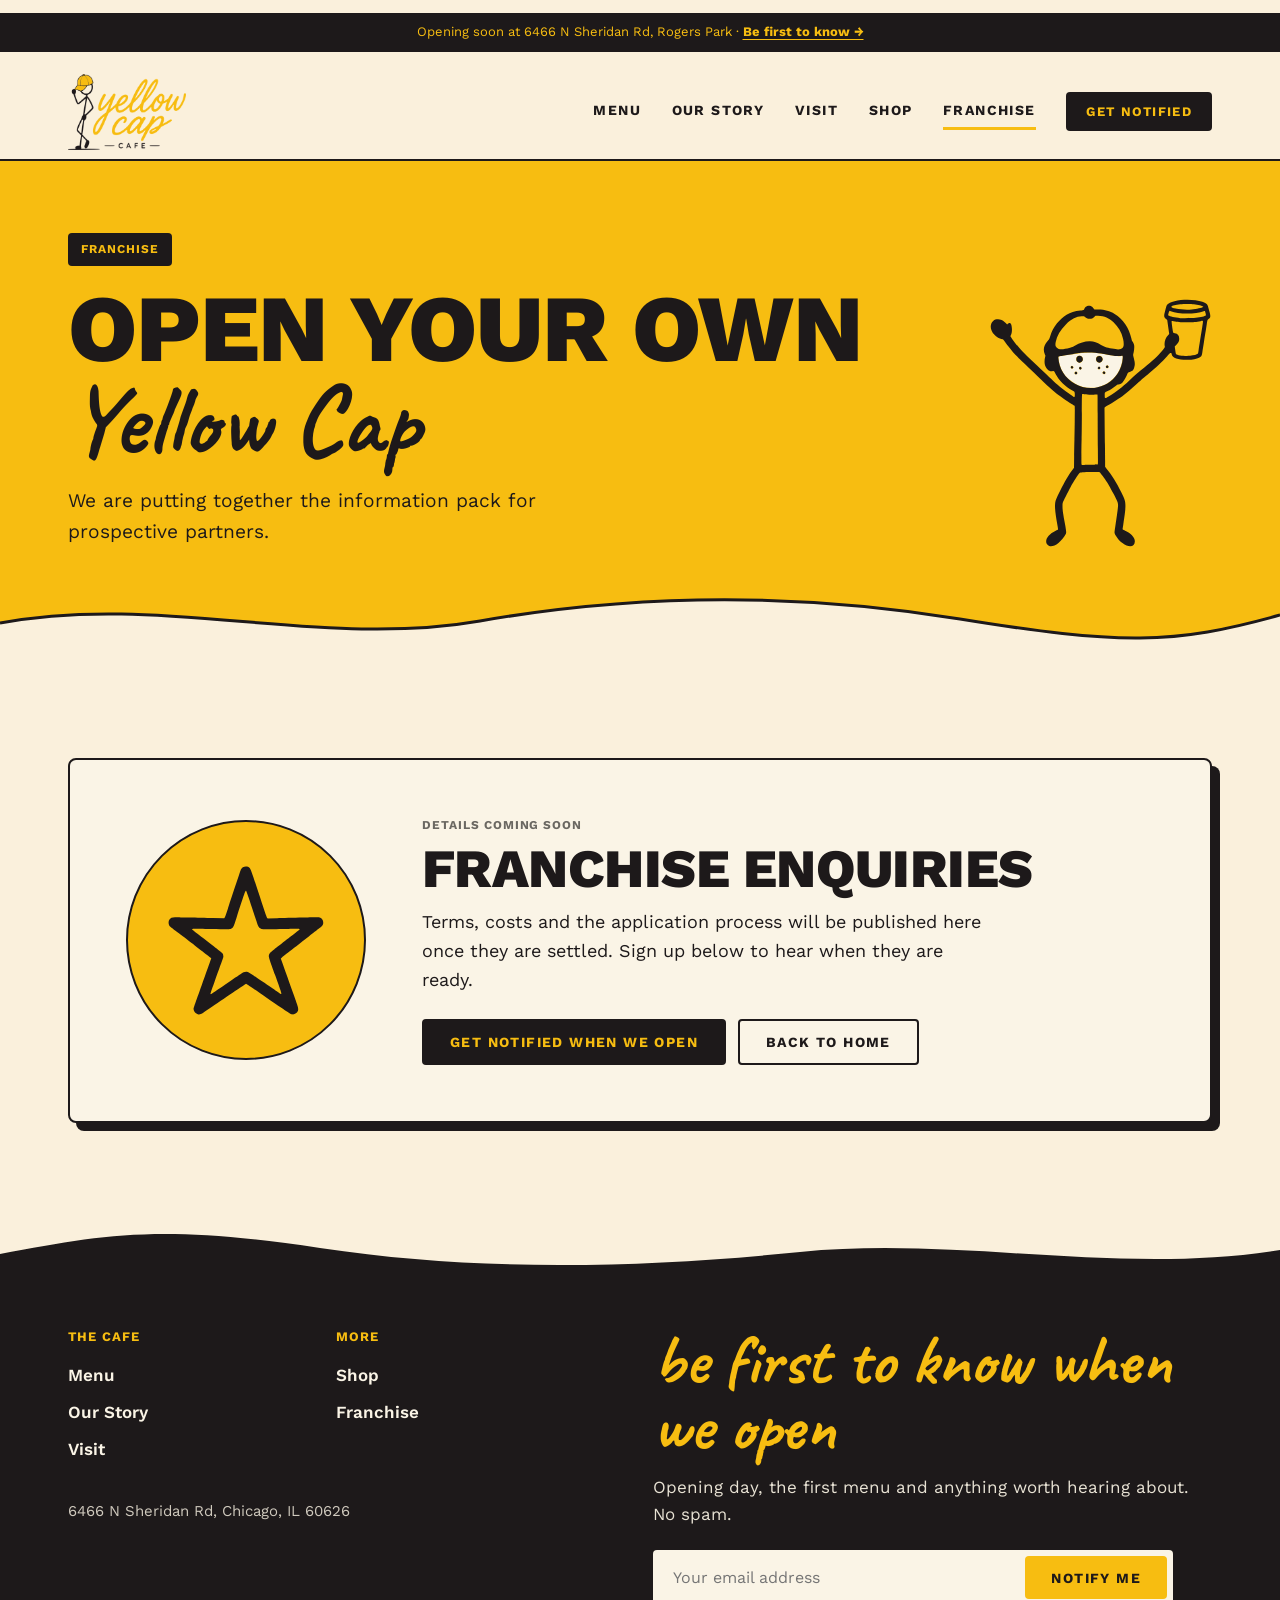
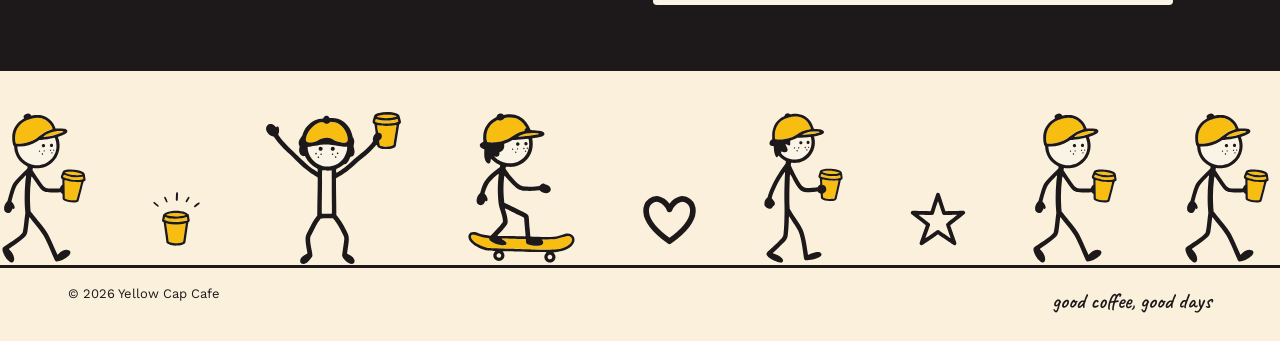
==== commit db97664b: "Visual polish: walking parade, opening-soon badge, scroll-in, wavy edges - Footer crew walks across " ====
--- a/franchise.html
+++ b/franchise.html
@@ -9,7 +9,18 @@
 <link rel="preconnect" href="https://fonts.googleapis.com">
 <link rel="preconnect" href="https://fonts.gstatic.com" crossorigin>
 <link href="https://fonts.googleapis.com/css2?family=Caveat:wght@600;700&family=Work+Sans:wght@400;500;600;700;800&display=swap" rel="stylesheet">
-<link rel="stylesheet" href="site.css?v=2">
+<link rel="stylesheet" href="site.css?v=4">
+<meta property="og:type" content="website">
+<meta property="og:site_name" content="Yellow Cap Cafe">
+<meta property="og:title" content="Franchise — Yellow Cap Cafe">
+<meta property="og:description" content="Franchise information for Yellow Cap Cafe is in preparation and will be published here.">
+<meta property="og:url" content="https://yellowcapcafe.com/franchise.html">
+<meta property="og:image" content="https://yellowcapcafe.com/art/og-image.png">
+<meta property="og:image:width" content="1200">
+<meta property="og:image:height" content="630">
+<meta property="og:image:alt" content="Yellow Cap Cafe: good coffee, good days. Opening soon in Rogers Park, Chicago.">
+<meta name="twitter:card" content="summary_large_image">
+<script>document.documentElement.classList.add('js')</script>
 </head>
 <body>
 
@@ -44,7 +55,7 @@
     </section>
     <section class="section">
       <div class="wrap">
-        <div class="panel">
+        <div class="panel" data-reveal>
           <div class="panel__plate"><img src="art/svg/icon-star.svg" alt=""></div>
           <div>
             <p class="panel__tag caps">Details coming soon</p>
@@ -58,6 +69,7 @@
   </main>
 
   <footer class="footer">
+    <svg class="edge edge--top" viewBox="0 0 1440 40" preserveAspectRatio="none" aria-hidden="true"><path d="M0 0 H1440 V18 C1260 44 1080 4 900 20 S540 40 360 16 S120 2 0 22 Z" fill="#FAF0DC"/></svg>
     <div class="wrap footer__top">
       <div class="footer__links">
         <div>
@@ -95,16 +107,47 @@
     </div>
 
     <div class="crew">
+      <div class="crew__stage" aria-hidden="true">
+        <div class="crew__track">
+          <div class="crew__line">
+            <img src="art/svg/character-walking-with-cup.svg" alt="">
+            <img class="crew__icon" src="art/svg/icon-coffee-cup.svg" alt="">
+            <img src="art/svg/character-cheering-with-cup.svg" alt="">
+            <img src="art/svg/character-skateboarding.svg" alt="">
+            <img class="crew__icon" src="art/svg/icon-heart.svg" alt="">
+            <img src="art/svg/character-standing-with-cup.svg" alt="">
+            <img class="crew__icon" src="art/svg/icon-star.svg" alt="">
+            <img src="art/svg/character-walking-with-cup.svg" alt="">
+            <img src="art/svg/character-walking-with-cup.svg" alt="">
+            <img class="crew__icon" src="art/svg/icon-coffee-cup.svg" alt="">
+            <img src="art/svg/character-cheering-with-cup.svg" alt="">
+            <img src="art/svg/character-skateboarding.svg" alt="">
+            <img class="crew__icon" src="art/svg/icon-heart.svg" alt="">
+            <img src="art/svg/character-standing-with-cup.svg" alt="">
+            <img class="crew__icon" src="art/svg/icon-star.svg" alt="">
+            <img src="art/svg/character-walking-with-cup.svg" alt="">
+          </div>
+          <div class="crew__line">
+            <img src="art/svg/character-walking-with-cup.svg" alt="">
+            <img class="crew__icon" src="art/svg/icon-coffee-cup.svg" alt="">
+            <img src="art/svg/character-cheering-with-cup.svg" alt="">
+            <img src="art/svg/character-skateboarding.svg" alt="">
+            <img class="crew__icon" src="art/svg/icon-heart.svg" alt="">
+            <img src="art/svg/character-standing-with-cup.svg" alt="">
+            <img class="crew__icon" src="art/svg/icon-star.svg" alt="">
+            <img src="art/svg/character-walking-with-cup.svg" alt="">
+            <img src="art/svg/character-walking-with-cup.svg" alt="">
+            <img class="crew__icon" src="art/svg/icon-coffee-cup.svg" alt="">
+            <img src="art/svg/character-cheering-with-cup.svg" alt="">
+            <img src="art/svg/character-skateboarding.svg" alt="">
+            <img class="crew__icon" src="art/svg/icon-heart.svg" alt="">
+            <img src="art/svg/character-standing-with-cup.svg" alt="">
+            <img class="crew__icon" src="art/svg/icon-star.svg" alt="">
+            <img src="art/svg/character-walking-with-cup.svg" alt="">
+          </div>
+        </div>
+      </div>
       <div class="wrap">
-        <div class="crew__line" aria-hidden="true">
-          <img src="art/svg/character-walking-with-cup.svg" alt="">
-          <img class="crew__icon" src="art/svg/icon-coffee-cup.svg" alt="">
-          <img src="art/svg/character-standing-with-cup.svg" alt="">
-          <img src="art/svg/character-cheering-with-cup.svg" alt="">
-          <img src="art/svg/character-skateboarding.svg" alt="">
-          <img class="crew__icon" src="art/svg/icon-heart.svg" alt="">
-          <img src="art/svg/character-sitting-with-cup.svg" alt="">
-        </div>
         <div class="crew__base">
           <span>© 2026 Yellow Cap Cafe</span>
           <span class="script">good coffee, good days</span>
@@ -143,6 +186,17 @@
       }
       button.disabled = false;
     });
+    // Scroll-in: reveal blocks as they enter the screen. If anything goes wrong, show everything.
+    try {
+      const blocks = document.querySelectorAll('[data-reveal]');
+      const io = new IntersectionObserver(entries => entries.forEach(entry => {
+        if (entry.isIntersecting) { entry.target.classList.add('is-in'); io.unobserve(entry.target); }
+      }), { threshold: 0.12, rootMargin: '0px 0px -40px 0px' });
+      blocks.forEach(b => io.observe(b));
+    } catch {
+      document.querySelectorAll('[data-reveal]').forEach(b => b.classList.add('is-in'));
+    }
+
     // Result message for the no-JavaScript path.
     const notified = new URLSearchParams(location.search).get('notified');
     if (notified !== null) {
--- a/site.css
+++ b/site.css
@@ -6,7 +6,7 @@
   --ink: #1D191A;      /* Deep Ink */
   --cream: #FAF4E6;    /* Warm Cream */
   --beige: #FAF0DC;    /* Site Beige */
-  --grey: #8A8A85;
+  --grey: #6B6862;     /* darkened from #8A8A85 so small labels pass contrast (4.5:1) */
   --hand: 'Caveat', cursive;
   --sans: 'Work Sans', Helvetica, Arial, sans-serif;
   --gutter: clamp(16px, 4vw, 48px);
@@ -66,8 +66,8 @@
   background: var(--beige);
   border-bottom: 2px solid var(--ink);
 }
-.header__inner { display: flex; align-items: center; justify-content: space-between; gap: 20px; height: 76px; }
-.header__logo img { height: 56px; width: auto; }
+.header__inner { display: flex; align-items: center; justify-content: space-between; gap: 20px; height: 94px; }
+.header__logo img { height: 76px; width: auto; }
 .nav { display: flex; align-items: center; gap: clamp(16px, 2.4vw, 34px); }
 .nav a {
   font-weight: 700; font-size: 14px; text-transform: uppercase; letter-spacing: 0.1em;
@@ -134,7 +134,13 @@
 .card--ink .btn { background: var(--yellow); color: var(--ink); border-color: var(--yellow); }
 
 /* ---------- Story feature ---------- */
-.story { background: var(--cream); border-top: 2px solid var(--ink); border-bottom: 2px solid var(--ink); }
+.story { position: relative; background: var(--cream); }
+
+/* Wavy edges between sections. Each SVG paints the page beige outside the wave
+   and draws an ink line along it, so the section's own colour shows inside. */
+.edge { position: absolute; left: 0; width: 100%; height: 40px; display: block; pointer-events: none; }
+.edge--top { top: -1px; }
+.edge--bottom { bottom: -1px; }
 .story__inner { display: grid; grid-template-columns: 0.9fr 1.1fr; gap: clamp(32px, 6vw, 80px); align-items: center; }
 .story__badge {
   position: relative; aspect-ratio: 1; max-width: 440px; width: 100%; margin: 0 auto;
@@ -211,7 +217,7 @@
 .tile a:hover { text-decoration: underline; }
 
 /* ---------- Footer ---------- */
-.footer { background: var(--ink); color: var(--cream); }
+.footer { position: relative; background: var(--ink); color: var(--cream); padding-top: 24px; }
 .footer__top { display: grid; grid-template-columns: 1fr 1.1fr; gap: clamp(32px, 6vw, 80px); padding-top: 70px; padding-bottom: 56px; }
 .footer__links { display: grid; grid-template-columns: repeat(2, 1fr); gap: 28px; align-content: start; }
 .footer__links h3 { color: var(--yellow); font-size: 13px; margin: 0 0 14px; }
@@ -231,11 +237,47 @@
 
 /* The crew stands on a cream band: their black linework needs a light ground. */
 .crew { background: var(--beige); color: var(--ink); padding-top: 40px; }
-.crew__line { display: flex; align-items: flex-end; justify-content: center; gap: clamp(8px, 3vw, 46px); border-bottom: 3px solid var(--ink); }
-.crew__line img { height: clamp(90px, 13vw, 170px); width: auto; }
-.crew__line img.crew__icon { height: clamp(36px, 5vw, 60px); margin-bottom: 14px; }
+/* The crew walks across the footer: two identical lines side by side, slid right
+   by exactly one line's width and looped, so the parade never ends or jumps. */
+.crew__stage { overflow: hidden; border-bottom: 3px solid var(--ink); }
+.crew__track { display: flex; width: max-content; animation: parade 38s linear infinite; }
+.crew__stage:hover .crew__track { animation-play-state: paused; }
+.crew__line { display: flex; align-items: flex-end; gap: clamp(36px, 5vw, 80px); padding-right: clamp(36px, 5vw, 80px); }
+.crew__line img { height: clamp(90px, 12vw, 160px); width: auto; animation: step 0.55s ease-in-out infinite alternate; }
+.crew__line img:nth-child(even) { animation-delay: -0.27s; }
+.crew__line img.crew__icon { height: clamp(34px, 4.5vw, 56px); margin-bottom: 18px; animation: bob 2.4s ease-in-out infinite; }
+.crew__line img[src*="skateboarding"] { animation: none; }   /* skaters glide, they don't bounce */
+@keyframes parade { from { transform: translateX(-50%); } to { transform: translateX(0); } }
+@keyframes step { from { transform: translateY(0) rotate(-1.5deg); } to { transform: translateY(-5px) rotate(1.5deg); } }
+@keyframes bob { 0%, 100% { transform: translateY(0); } 50% { transform: translateY(-8px); } }
 .crew__base { display: flex; justify-content: space-between; flex-wrap: wrap; gap: 10px; padding: 16px 0 22px; font-size: 13px; }
 .crew__base .script { font-size: 22px; }
+
+/* ---------- "Opening soon" badge ---------- */
+/* Sits in the empty space to the right of the character, clear of his hand and cap. */
+.hero__badge { position: absolute; right: -34%; top: 42%; width: clamp(112px, 11vw, 150px); aspect-ratio: 1; }
+.hero__badge svg { width: 100%; height: 100%; animation: spin 20s linear infinite; }
+.hero__badge img { position: absolute; inset: 0; margin: auto; width: 36%; height: auto; }
+@keyframes spin { to { transform: rotate(360deg); } }
+
+/* ---------- Scroll-in ----------
+   Only hidden when JavaScript is running (the "js" class is set in <head>),
+   so the content is never stuck invisible if a script fails. */
+.js [data-reveal] { opacity: 0; transform: translateY(28px); transition: opacity 0.6s ease, transform 0.6s ease; }
+.js [data-reveal].is-in { opacity: 1; transform: none; }
+.js [data-reveal]:nth-child(2) { transition-delay: 0.08s; }
+.js [data-reveal]:nth-child(3) { transition-delay: 0.16s; }
+.js [data-reveal]:nth-child(4) { transition-delay: 0.24s; }
+
+/* ---------- Hover: the characters react ---------- */
+.card:hover .card__plate img,
+.value:hover .value__art img,
+.tile:hover .tile__icon img { animation: hop 0.7s ease-in-out; }
+.card:hover .card__plate img[src*="skateboarding"] { animation: roll 1.1s ease-in-out; }
+.card:hover .card__plate img[src*="walking"] { animation: stroll 1s ease-in-out; }
+@keyframes hop { 0%, 100% { transform: translateY(0); } 35% { transform: translateY(-12px) rotate(-4deg); } 65% { transform: translateY(0) rotate(3deg); } }
+@keyframes roll { 0%, 100% { transform: translateX(0); } 50% { transform: translateX(26px) rotate(2deg); } }
+@keyframes stroll { 0%, 100% { transform: translateX(0); } 25% { transform: translateX(8px) translateY(-4px); } 50% { transform: translateX(16px); } 75% { transform: translateX(8px) translateY(-4px); } }
 
 /* ---------- Inner pages ---------- */
 .nav a[aria-current="page"] { border-bottom-color: var(--yellow); }
@@ -269,8 +311,8 @@
 .panel__ctas { display: flex; flex-wrap: wrap; gap: 12px; }
 
 .band {
-  background: var(--yellow); border-top: 2px solid var(--ink); border-bottom: 2px solid var(--ink);
-  text-align: center; padding: clamp(48px, 7vw, 84px) var(--gutter);
+  position: relative; background: var(--yellow);
+  text-align: center; padding: clamp(72px, 9vw, 110px) var(--gutter);
 }
 .band__eyebrow { font-size: 13px; margin: 0 0 6px; }
 .band__quote { font-family: var(--hand); font-weight: 700; font-size: clamp(48px, 8vw, 104px); line-height: 0.95; margin: 0; }
@@ -321,6 +363,7 @@
   .hero__figure { order: -1; }
   .hero__figure img { width: clamp(150px, 42vw, 220px); }
   .hero__scatter img:nth-child(n+3) { display: none; }
+  .hero__badge { width: 92px; right: -62%; top: 38%; }
 
   .story__inner, .place__inner, .footer__top { grid-template-columns: 1fr; }
   .story__badge { max-width: 320px; }
@@ -336,8 +379,8 @@
 
 @media (max-width: 600px) {
   body { font-size: 16px; }
-  .header__inner { height: 64px; }
-  .header__logo img { height: 44px; }
+  .header__inner { height: 72px; }
+  .header__logo img { height: 56px; }
   /* Colectivo's card carousel: swipe sideways on phones. */
   .cards {
     grid-template-columns: none; grid-auto-flow: column; grid-auto-columns: 78%;
@@ -347,7 +390,7 @@
   .coming { grid-template-columns: 1fr; }
   .tile:nth-child(n) { transform: none; }
   .footer__links { grid-template-columns: 1fr 1fr; }
-  .crew__line img:nth-child(n+5) { display: none; }
+  .crew__track { animation-duration: 26s; }
   .notify__form { flex-direction: column; background: transparent; padding: 0; gap: 10px; }
   .notify__form input { background: var(--cream); border-radius: 4px; }
   .notify__form .btn { justify-content: center; }
@@ -357,3 +400,23 @@
   *, *::before, *::after { animation: none !important; transition: none !important; }
   html { scroll-behavior: auto; }
 }
+
+/* ---------- Very wide screens and browser zoom-out ----------
+   The layout is designed at 1440px. Past that, scale the whole page up so it keeps
+   the same proportions instead of shrinking into a thin centred column (zooming the
+   browser out to 25% makes a 1920px screen act like a 7680px one). Each step keeps the
+   effective width between 1440px and ~1620px, so the desktop layout is always used. */
+@media (min-width: 1600px) { body { zoom: 1.11; } }
+@media (min-width: 1800px) { body { zoom: 1.25; } }
+@media (min-width: 2000px) { body { zoom: 1.39; } }
+@media (min-width: 2250px) { body { zoom: 1.56; } }
+@media (min-width: 2550px) { body { zoom: 1.77; } }
+@media (min-width: 2900px) { body { zoom: 2.01; } }
+@media (min-width: 3300px) { body { zoom: 2.29; } }
+@media (min-width: 3750px) { body { zoom: 2.6; } }
+@media (min-width: 4300px) { body { zoom: 2.99; } }
+@media (min-width: 4900px) { body { zoom: 3.4; } }
+@media (min-width: 5600px) { body { zoom: 3.89; } }
+@media (min-width: 6400px) { body { zoom: 4.44; } }
+@media (min-width: 7300px) { body { zoom: 5.07; } }
+@media (min-width: 8400px) { body { zoom: 5.83; } }
